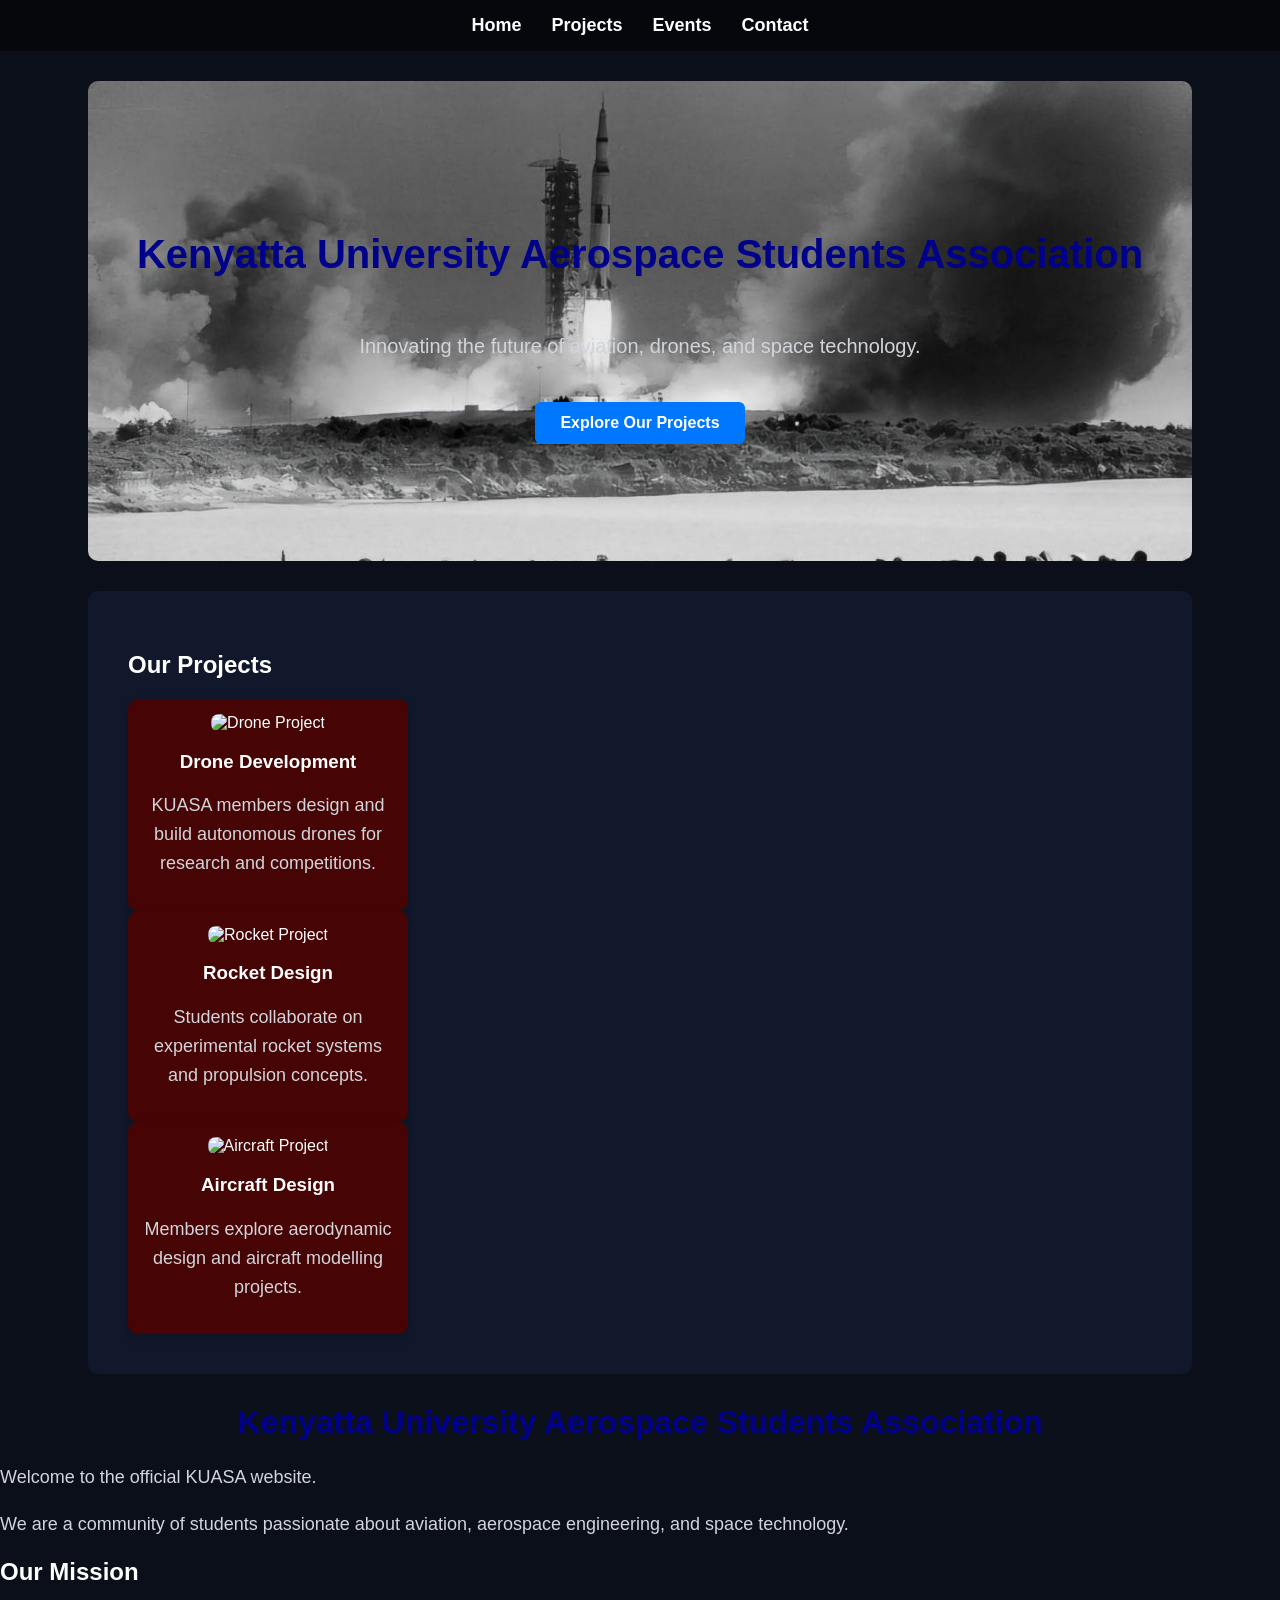
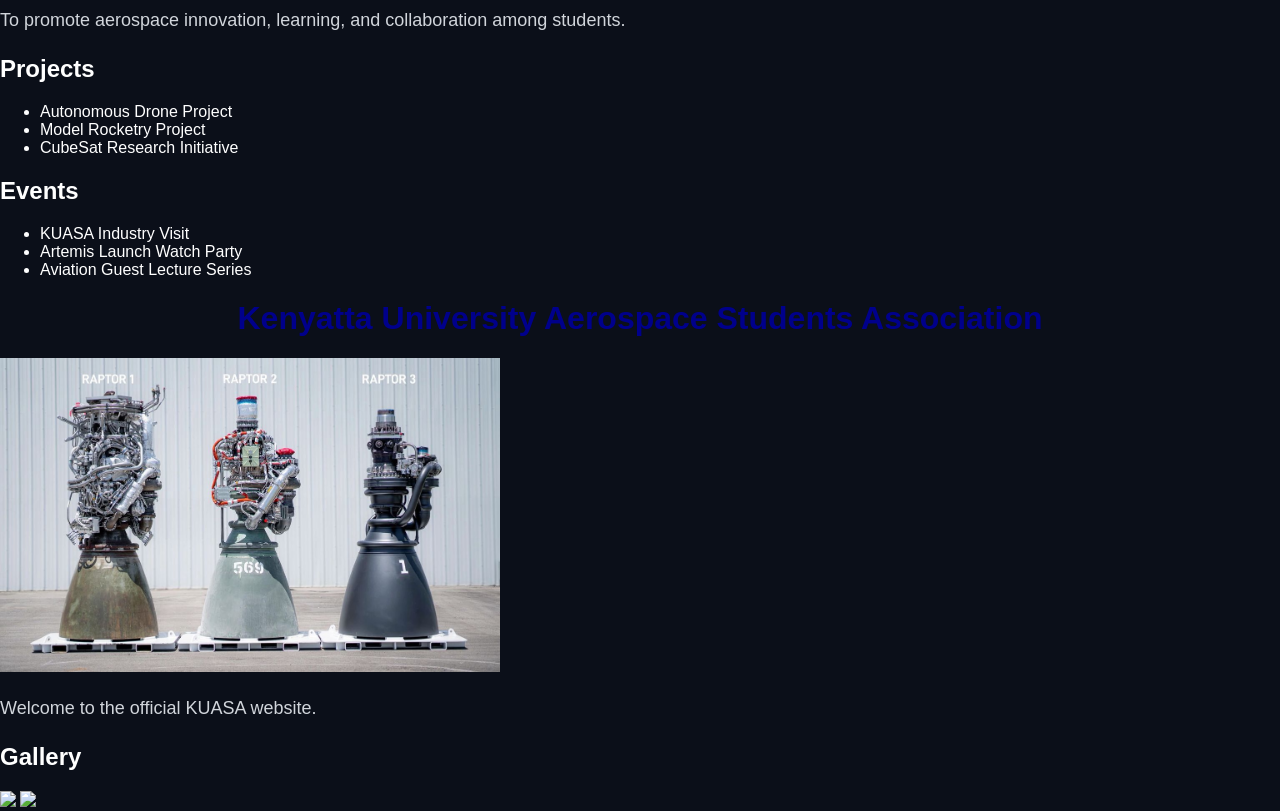
==== index.html @ ed91f889 "Update index.html" ====
<!DOCTYPE html>
<html>

<nav>
<a href="index.html">Home</a>
<a href="projects.html">Projects</a>
<a href="events.html">Events</a>
<a href="contact.html">Contact</a>
</nav>

<head>
<title>KUASA Official Website</title>
<link rel="stylesheet" href="style.css">
</head>

<body>

<section class="hero">

<h1>Kenyatta University Aerospace Students Association</h1>

<p>Innovating the future of aviation, drones, and space technology.</p>

<a href="projects.html" class="hero-button">Explore Our Projects</a>

</section>

<section>
    <h2>Our Projects</h2>

    <div class="projects-grid">

        <div class="project-card">
            <img src="images/drone.jpg" alt="Drone Project">
            <h3>Drone Development</h3>
            <p>KUASA members design and build autonomous drones for research and competitions.</p>
        </div>

        <div class="project-card">
            <img src="images/rocket.jpg" alt="Rocket Project">
            <h3>Rocket Design</h3>
            <p>Students collaborate on experimental rocket systems and propulsion concepts.</p>
        </div>

        <div class="project-card">
            <img src="images/aircraft.jpg" alt="Aircraft Project">
            <h3>Aircraft Design</h3>
            <p>Members explore aerodynamic design and aircraft modelling projects.</p>
        </div>

    </div>

</section>

<h1>Kenyatta University Aerospace Students Association</h1>
<p>Welcome to the official KUASA website.</p>
<p>We are a community of students passionate about aviation, aerospace engineering, and space technology.</p>

<h2>Our Mission</h2>
<p>To promote aerospace innovation, learning, and collaboration among students.</p>

<h2>Projects</h2>

<ul>
<li>Autonomous Drone Project</li>
<li>Model Rocketry Project</li>
<li>CubeSat Research Initiative</li>
</ul>

<h2>Events</h2>

<ul>
<li>KUASA Industry Visit</li>
<li>Artemis Launch Watch Party</li>
<li>Aviation Guest Lecture Series</li>
</ul>

<h1>Kenyatta University Aerospace Students Association</h1>
<img src="images/aerospace.jpg" width="500">
<p>Welcome to the official KUASA website.</p>

<h2>Gallery</h2>
<img src="images/drone.jpg" width="300">
<img src="images/event.jpg" width="300">

</body>

</html>
---- style.css ----
body{
    background-color: #0b0f19;
    color: white;
    font-family: Arial, Helvetica, sans-serif;
    margin: 0;
}

nav{
    background-color: #05070d;
    padding: 15px;
    display: flex;
    justify-content: center;
    gap: 30px;
}

nav a{
    color: white;
    text-decoration: none;
    font-weight: bold;
    font-size: 18px;
}

nav a:hover{
    color: #00bfff;
}
h1{
    color: darkblue;
    text-align: center;
}
p{
    font-size: 18px;
    line-height: 1.6;
}
nav a:hover{
    color: yellow;
}

header{
    text-align: center;
    padding: 40px;
    background-color: lightgray;
}

section{
    padding: 40px;
    margin: 30px auto;
    width: 80%;
    background-color: #11182b;
    border-radius: 10px;
    color: white;
}

p{
    color: #d1d5db;
}

.projects-container{
display: flex;
justify-content: center;
gap: 30px;
flex-wrap: wrap;
padding: 30px;
}

.project-card{
background-color: rgb(71, 4, 4);
padding: 15px;
border-radius: 10px;
width: 250px;
text-align: center;
box-shadow: 0 4px 8px rgba(0,0,0,0.2);
}

.project-card img{
width: 100%;
border-radius: 8px;
}

.events-container{
display: flex;
justify-content: center;
gap: 30px;
flex-wrap: wrap;
padding: 30px;
}

.event-card{
background-color: rgb(71, 4, 4);
padding: 20px;
border-radius: 10px;
width: 250px;
box-shadow: 0 4px 8px rgba(0,0,0,0.2);
}

.contact-container{
background-color: rgb(71, 4, 4);
padding: 30px;
margin: 30px;
border-radius: 10px;
width: 60%;
margin-left: auto;
margin-right: auto;
box-shadow: 0 4px 8px rgba(8, 8, 8, 0.2);
}

input, textarea{
width: 100%;
padding: 8px;
margin-top: 5px;
}

button{
background-color: navy;
color: white;
padding: 10px 15px;
border: none;
cursor: pointer;
}

button:hover{
background-color: darkblue;
}

.hero{
    height: 400px;
    background-image: url("images/space.jpg");
    background-size: cover;
    background-position: center;
    color: white;
    display: flex;
    flex-direction: column;
    justify-content: center;
    align-items: center;
    text-align: center;
}

.hero h1{
    font-size: 40px;
}

.hero p{
    font-size: 20px;
}

.hero-button{
    margin-top: 20px;
    padding: 12px 25px;
    background-color: #0077ff;
    color: white;
    text-decoration: none;
    border-radius: 6px;
    font-weight: bold;
}

.hero-button:hover{
    background-color: #00bfff;
}
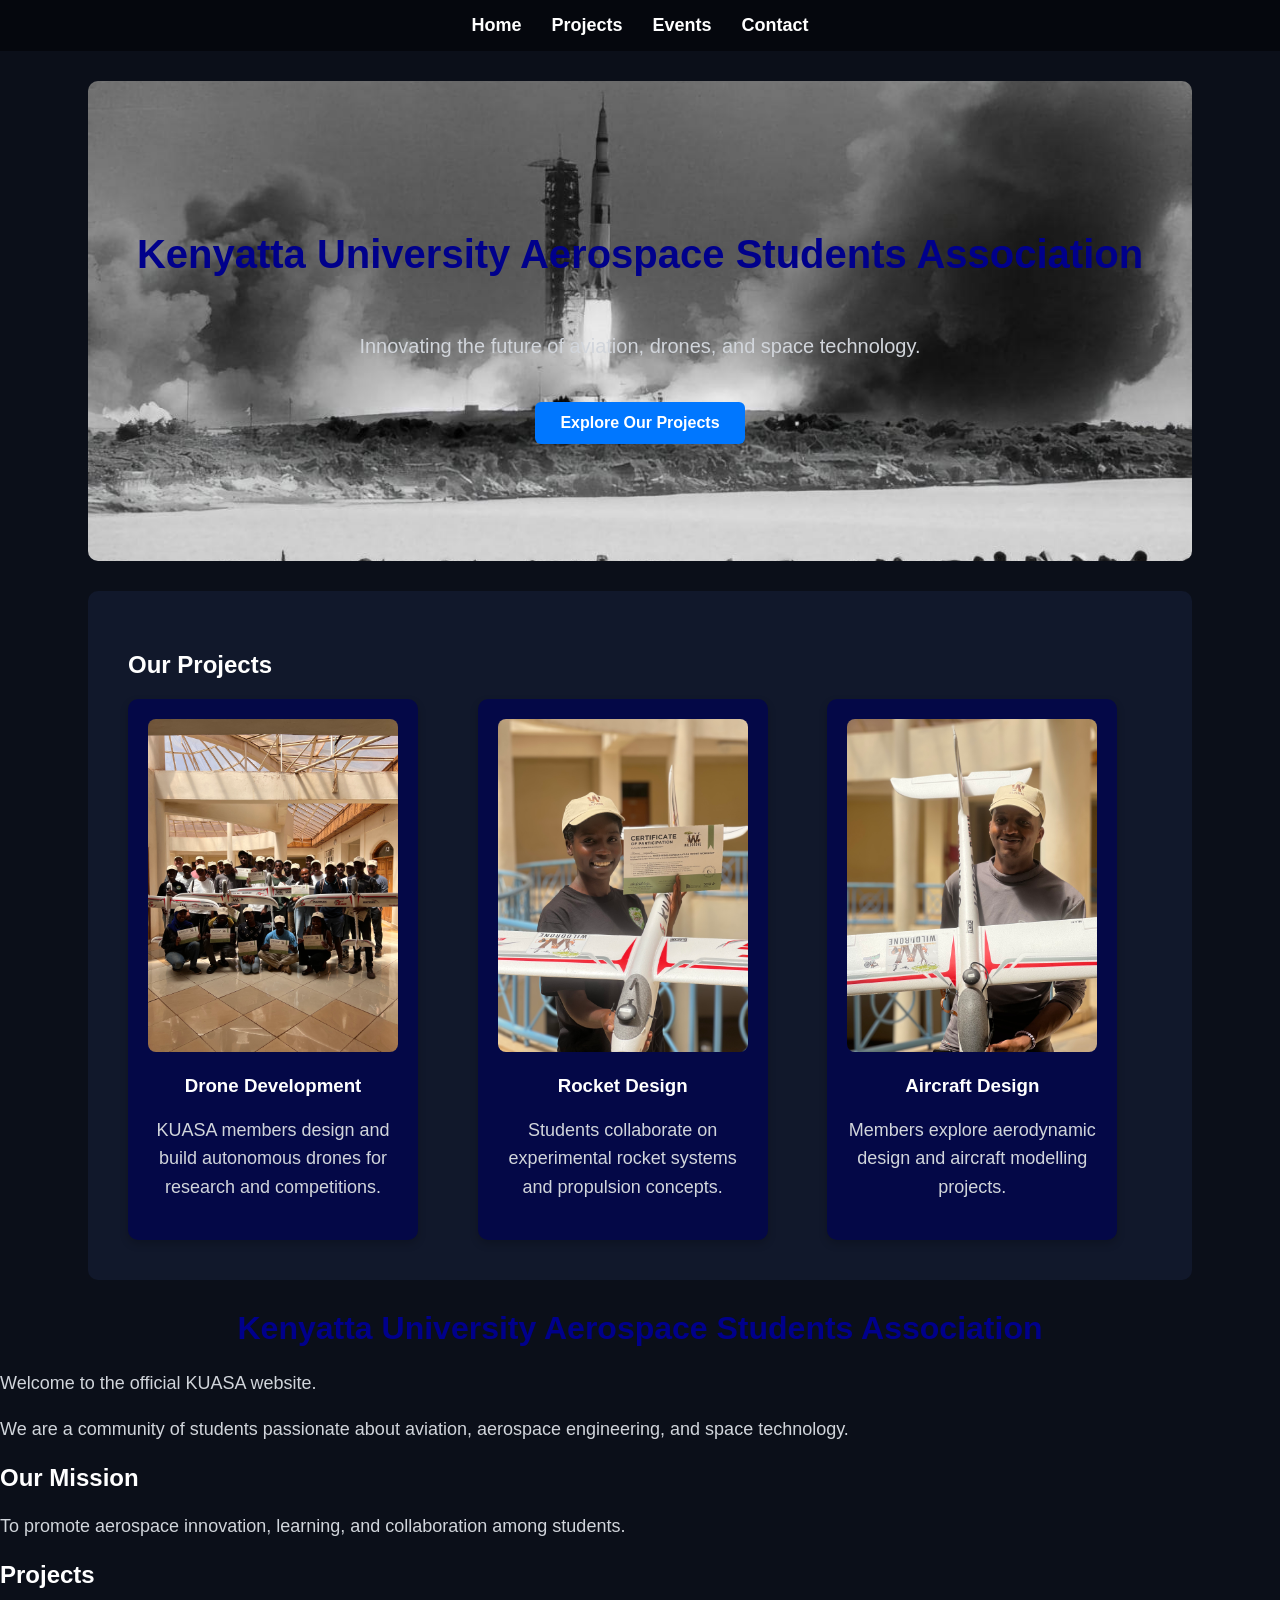
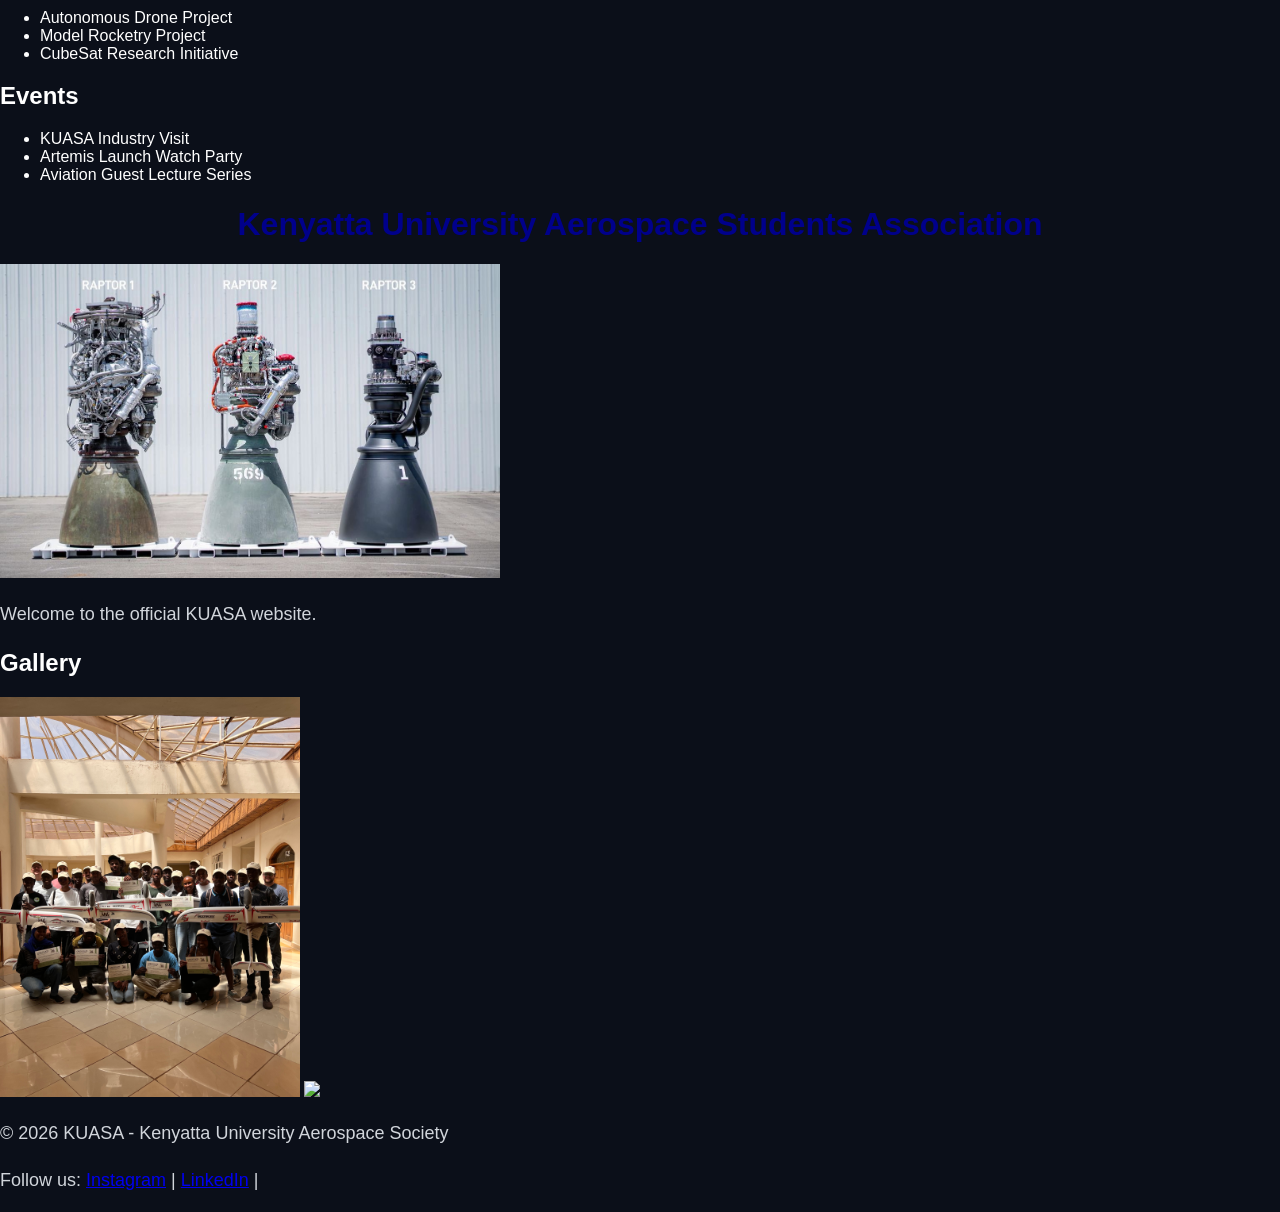
==== commit 303a188c: "Update index.html" ====
--- a/index.html
+++ b/index.html
@@ -86,3 +86,15 @@
 </body>
 
 </html>
+
+<footer>
+    <p>© 2026 KUASA - Kenyatta University Aerospace Society</p>
+
+    <p>
+        Follow us:
+        <a href="#">Instagram</a> |
+        <a href="#">LinkedIn</a> |
+
+    </p>
+
+</footer>
--- a/style.css
+++ b/style.css
@@ -94,9 +94,9 @@
 
 .contact-container{
 background-color: rgb(71, 4, 4);
+margin: 30px;
 padding: 30px;
-margin: 30px;
-border-radius: 10px;
+border-radius: 10%;
 width: 60%;
 margin-left: auto;
 margin-right: auto;
@@ -155,3 +155,46 @@
 .hero-button:hover{
     background-color: #00bfff;
 }
+
+.projects-grid{
+    display: grid;
+    grid-template-columns: repeat(auto-fit, minmax(250px,1fr));
+    gap: 25px;
+    margin-top: 20px;
+}
+
+.project-card{
+    background-color: rgb(4, 8, 71);
+    border-radius: 10px;
+    padding: 20px;
+    text-align: center;
+}
+
+.project-card img{
+    width: 100%;
+    border-radius: 8px;
+}
+
+.project-card:hover{
+    transform: translateY(-5px);
+    transition: 0.3s;
+}
+
+.gallery{
+    display: grid;
+    grid-template-columns: repeat(auto-fit, minmax(250px,1fr));
+    gap: 20px;
+    margin-top: 20px;
+}
+
+.gallery img{
+    width: 100%;
+    border-radius: 10px;
+    cursor: pointer;
+    transition: transform 0.3s;
+}
+
+.gallery img:hover{
+    transform: scale(1.05);
+}
+
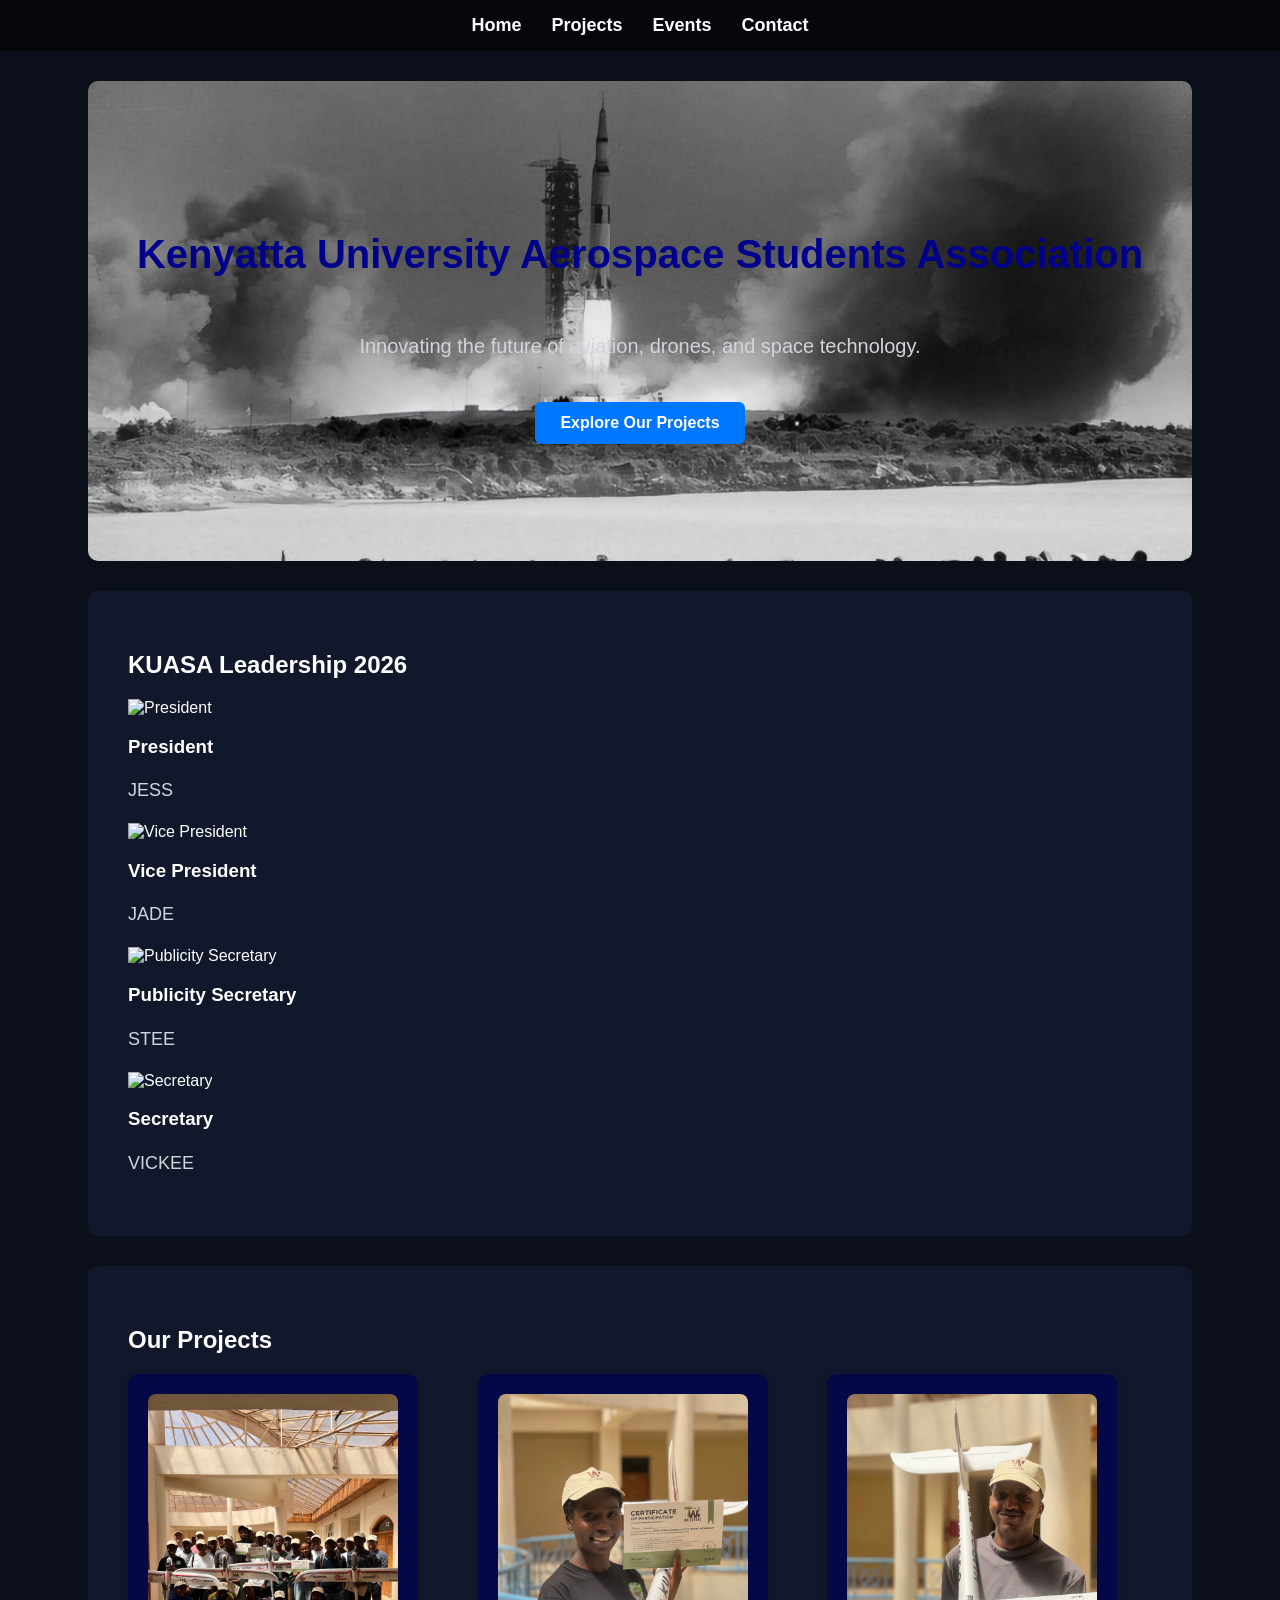
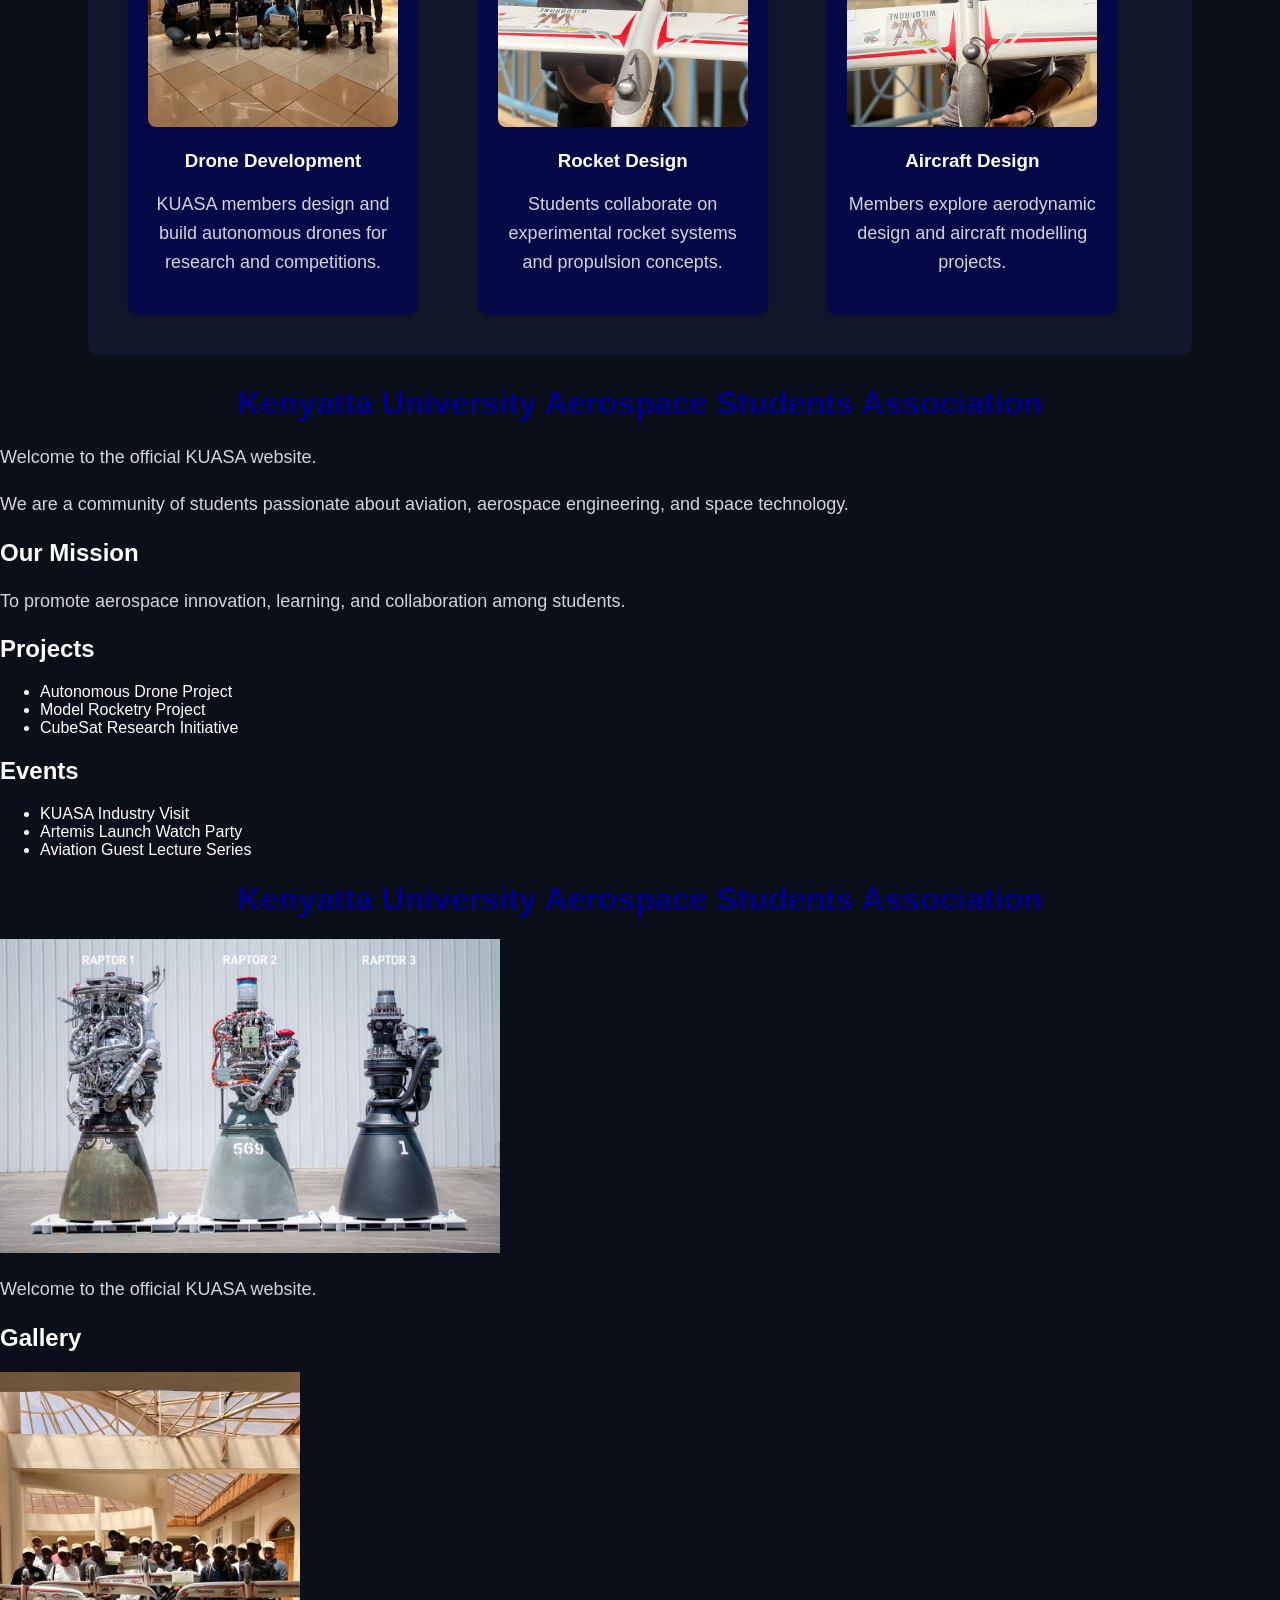
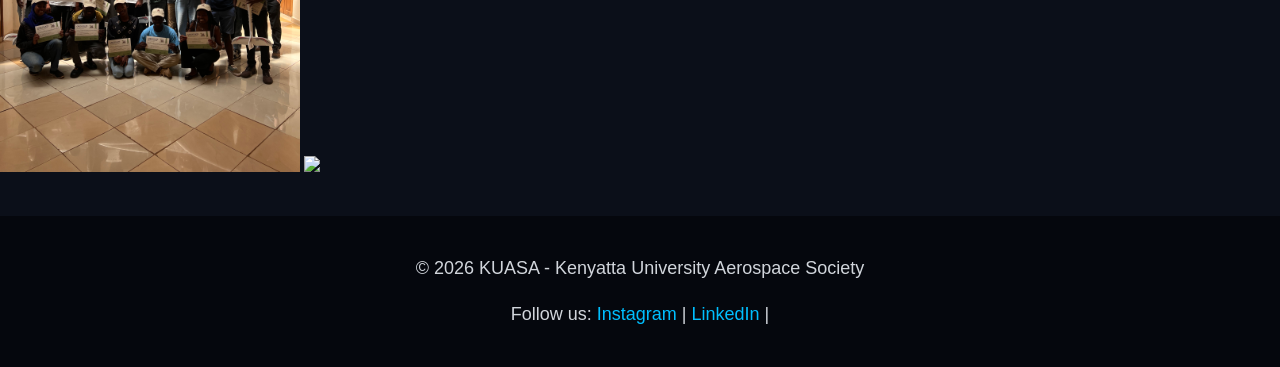
==== commit 976fa576: "Update index.html" ====
--- a/index.html
+++ b/index.html
@@ -23,6 +23,38 @@
 
 <a href="projects.html" class="hero-button">Explore Our Projects</a>
 
+</section>
+
+<section>
+    <h2>KUASA Leadership 2026</h2>
+
+    <div class="team-grid">
+
+        <div class="team-card">
+            <img src="images/president.jpg" alt="President">
+            <h3>President</h3>
+            <p>JESS</p>
+        </div>
+
+        <div class="team-card">
+            <img src="images/vicepresident.jpg" alt="Vice President">
+            <h3>Vice President</h3>
+            <p>JADE</p>
+        </div>
+
+        <div class="team-card">
+            <img src="images/publicity.jpg" alt="Publicity Secretary">
+            <h3>Publicity Secretary</h3>
+            <p>STEE</p>
+        </div>
+
+        <div class="team-card">
+            <img src="images/secretary.jpg" alt="Secretary">
+            <h3>Secretary</h3>
+            <p>VICKEE</p>
+        </div>
+
+    </div>
 </section>
 
 <section>
--- a/style.css
+++ b/style.css
@@ -198,3 +198,19 @@
     transform: scale(1.05);
 }
 
+footer{
+    background-color: #05070d;
+    text-align: center;
+    padding: 20px;
+    margin-top: 40px;
+}
+
+footer a{
+    color: #00bfff;
+    text-decoration: none;
+}
+
+footer a:hover{
+    text-decoration: underline;
+}
+
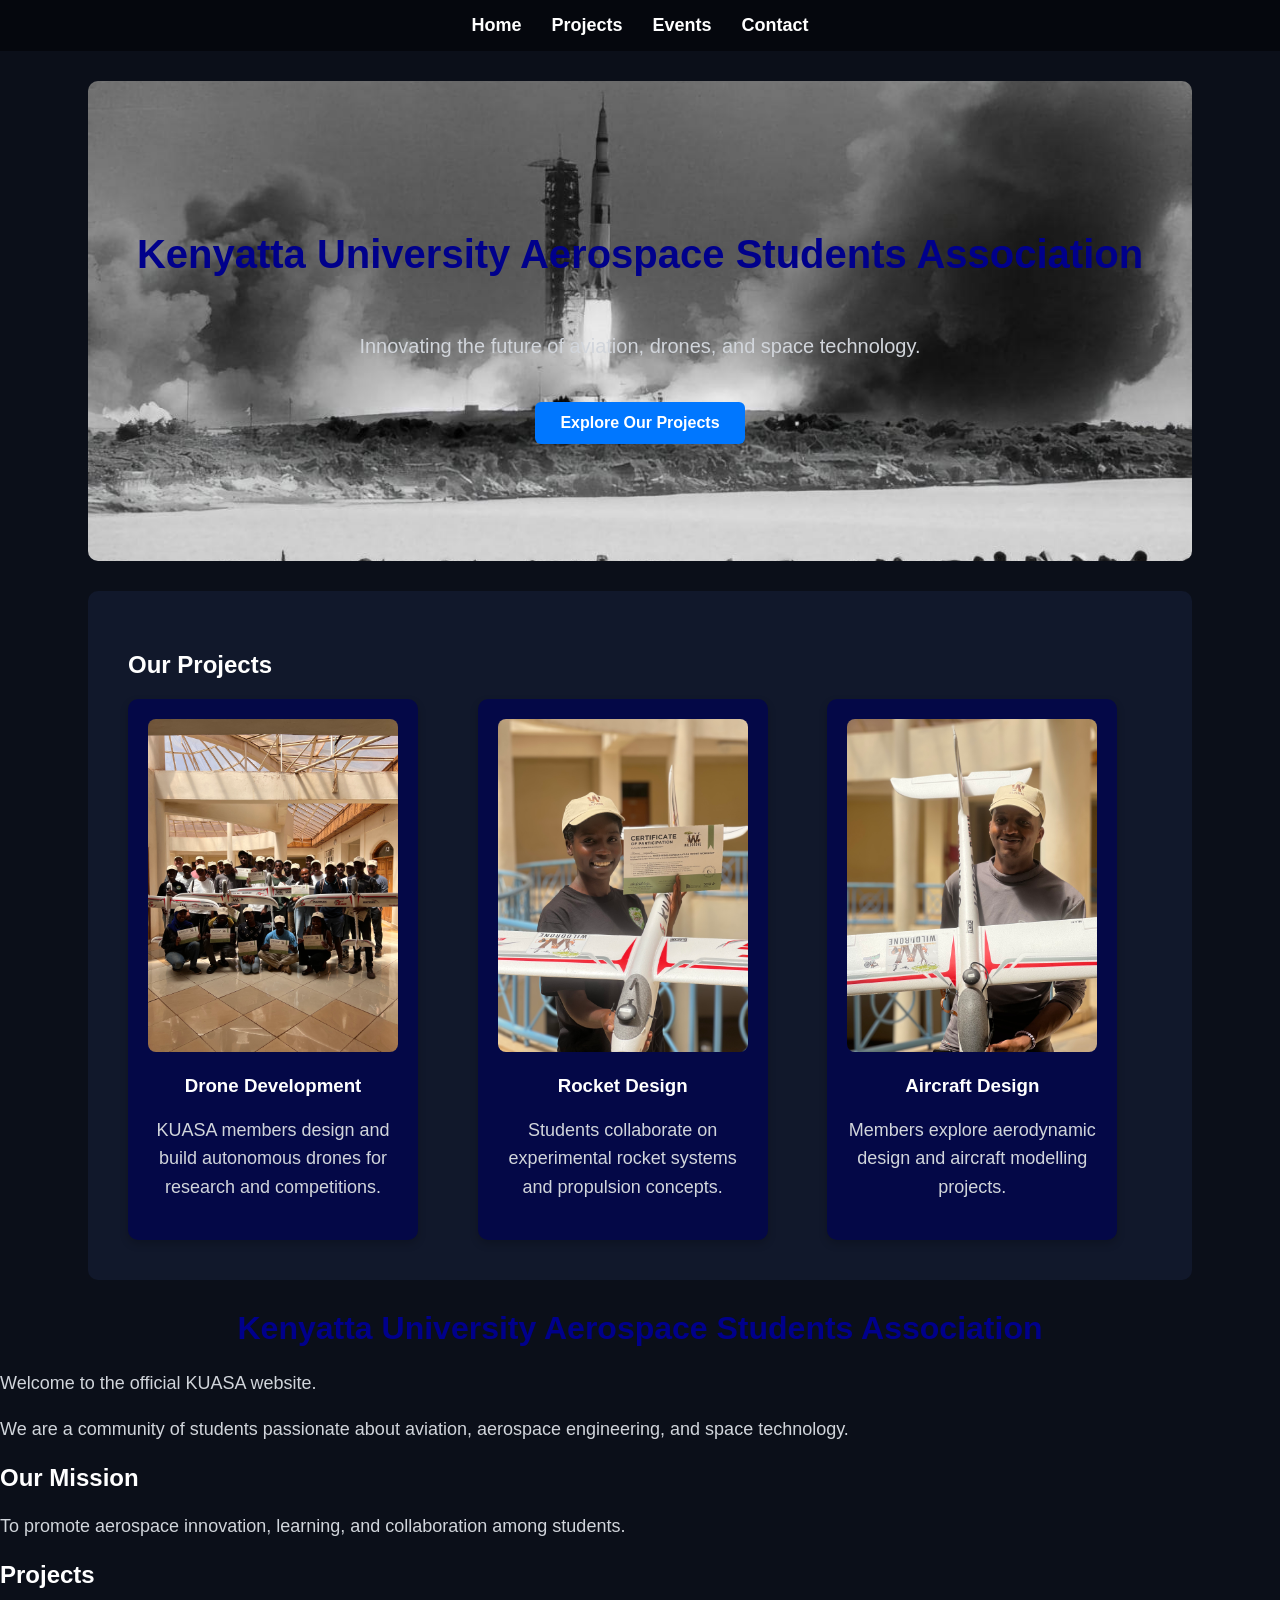
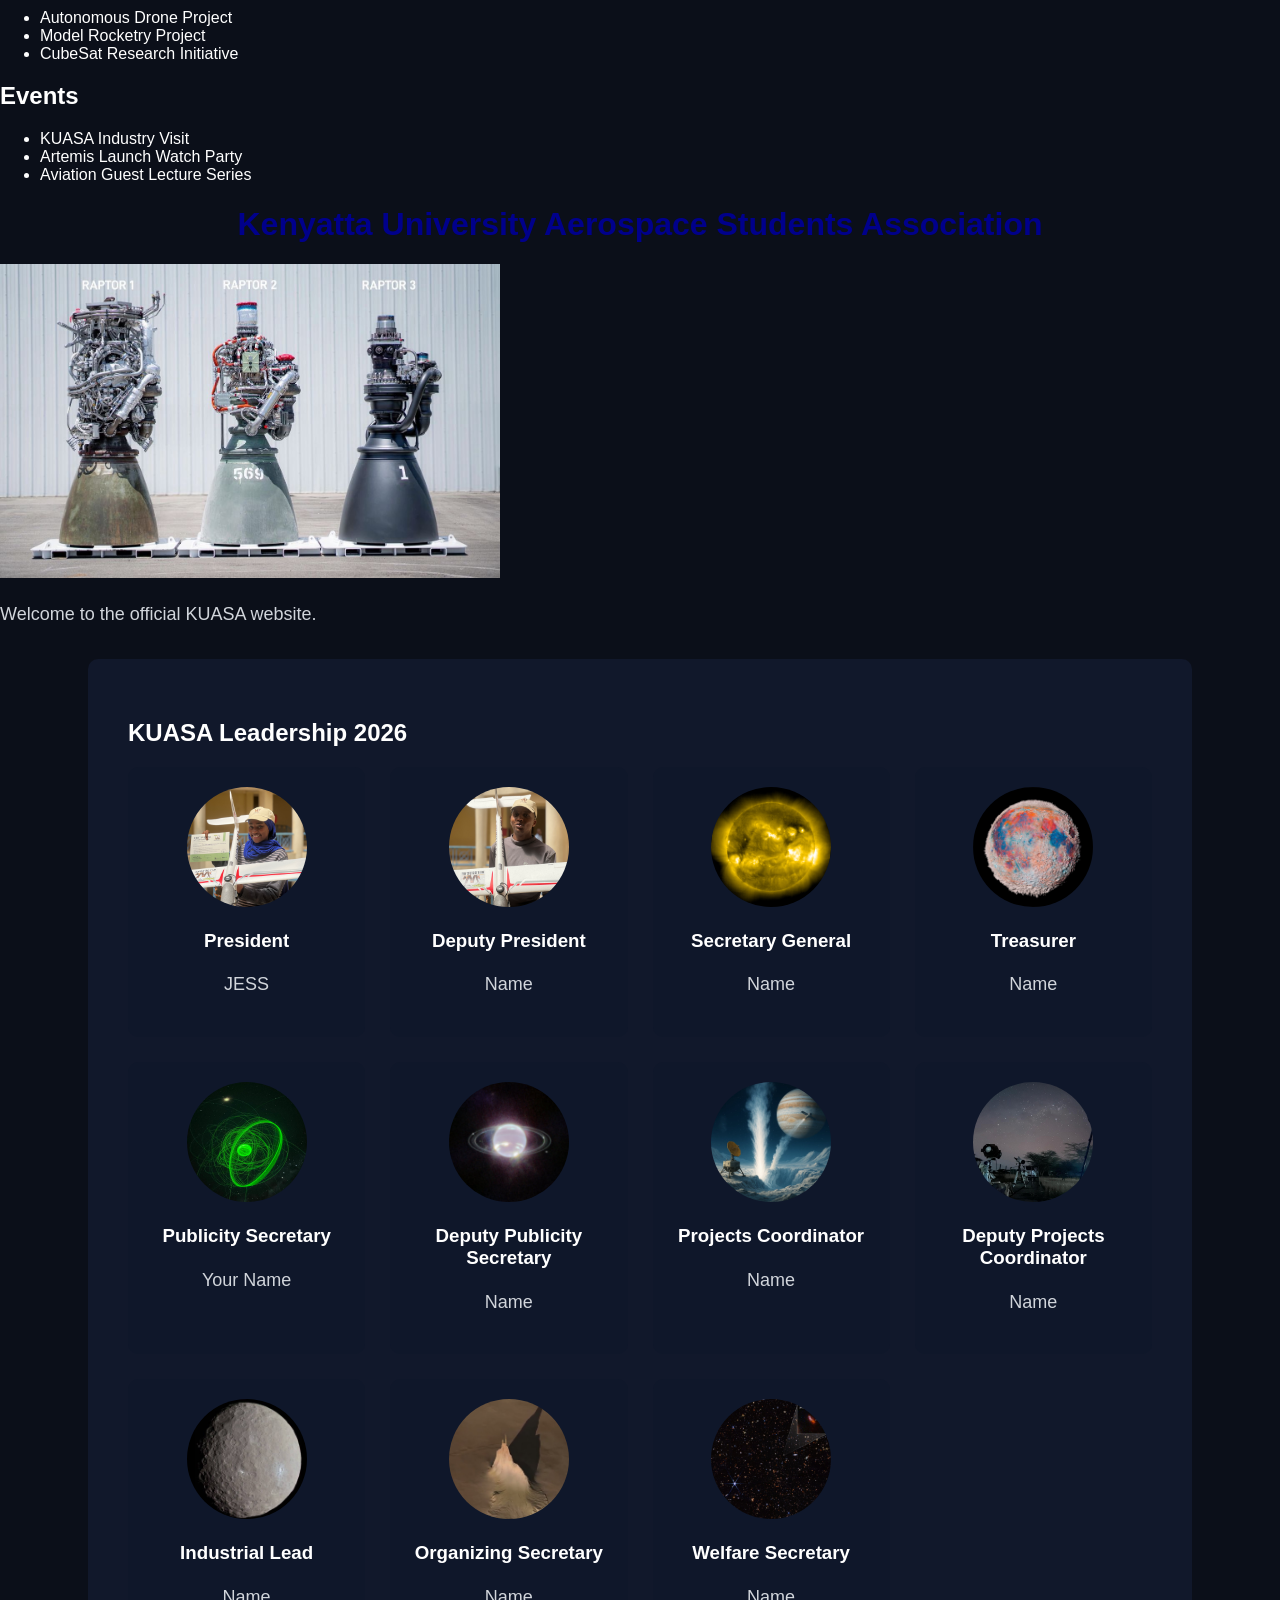
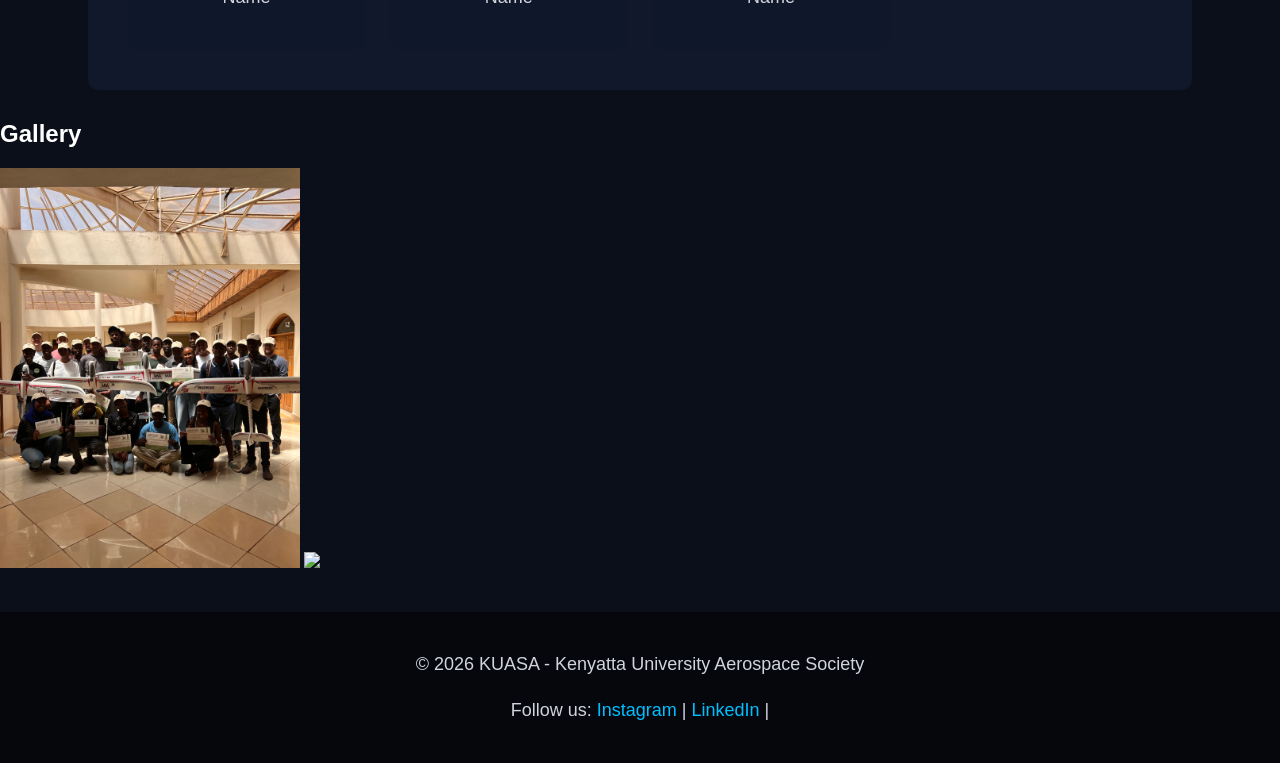
==== commit b5d3a986: "Update index.html" ====
--- a/index.html
+++ b/index.html
@@ -25,37 +25,7 @@
 
 </section>
 
-<section>
-    <h2>KUASA Leadership 2026</h2>
 
-    <div class="team-grid">
-
-        <div class="team-card">
-            <img src="images/president.jpg" alt="President">
-            <h3>President</h3>
-            <p>JESS</p>
-        </div>
-
-        <div class="team-card">
-            <img src="images/vicepresident.jpg" alt="Vice President">
-            <h3>Vice President</h3>
-            <p>JADE</p>
-        </div>
-
-        <div class="team-card">
-            <img src="images/publicity.jpg" alt="Publicity Secretary">
-            <h3>Publicity Secretary</h3>
-            <p>STEE</p>
-        </div>
-
-        <div class="team-card">
-            <img src="images/secretary.jpg" alt="Secretary">
-            <h3>Secretary</h3>
-            <p>VICKEE</p>
-        </div>
-
-    </div>
-</section>
 
 <section>
     <h2>Our Projects</h2>
@@ -110,7 +80,79 @@
 <h1>Kenyatta University Aerospace Students Association</h1>
 <img src="images/aerospace.jpg" width="500">
 <p>Welcome to the official KUASA website.</p>
+<section>
+<h2>KUASA Leadership 2026</h2>
 
+<div class="team-grid">
+
+<div class="team-card">
+<img src="images/president.jpg">
+<h3>President</h3>
+<p>JESS</p>
+</div>
+
+<div class="team-card">
+<img src="images/deputy-president.jpg">
+<h3>Deputy President</h3>
+<p>Name</p>
+</div>
+
+<div class="team-card">
+<img src="images/secretary-general.jpg">
+<h3>Secretary General</h3>
+<p>Name</p>
+</div>
+
+<div class="team-card">
+<img src="images/treasurer.jpg">
+<h3>Treasurer</h3>
+<p>Name</p>
+</div>
+
+<div class="team-card">
+<img src="images/publicity-secretary.jpg">
+<h3>Publicity Secretary</h3>
+<p>Your Name</p>
+</div>
+
+<div class="team-card">
+<img src="images/deputy-publicity.jpg">
+<h3>Deputy Publicity Secretary</h3>
+<p>Name</p>
+</div>
+
+<div class="team-card">
+<img src="images/projects-coordinator.jpg">
+<h3>Projects Coordinator</h3>
+<p>Name</p>
+</div>
+
+<div class="team-card">
+<img src="images/deputy-projects.jpg">
+<h3>Deputy Projects Coordinator</h3>
+<p>Name</p>
+</div>
+
+<div class="team-card">
+<img src="images/industrial-lead.jpg">
+<h3>Industrial Lead</h3>
+<p>Name</p>
+</div>
+
+<div class="team-card">
+<img src="images/organizing-secretary.jpg">
+<h3>Organizing Secretary</h3>
+<p>Name</p>
+</div>
+
+<div class="team-card">
+<img src="images/welfare-secretary.jpg">
+<h3>Welfare Secretary</h3>
+<p>Name</p>
+</div>
+
+</div>
+</section>
 <h2>Gallery</h2>
 <img src="images/drone.jpg" width="300">
 <img src="images/event.jpg" width="300">
--- a/style.css
+++ b/style.css
@@ -214,3 +214,28 @@
     text-decoration: underline;
 }
 
+.team-grid{
+    display: grid;
+    grid-template-columns: repeat(auto-fit, minmax(200px,1fr));
+    gap: 25px;
+    margin-top: 20px;
+}
+
+.team-card{
+    background-color: #0f172a;
+    padding: 20px;
+    border-radius: 10px;
+    text-align: center;
+}
+
+.team-card img{
+    width: 120px;
+    height: 120px;
+    border-radius: 50%;
+    object-fit: cover;
+}
+
+.team-card:hover{
+    transform: translateY(-5px);
+    transition: 0.3s;
+}
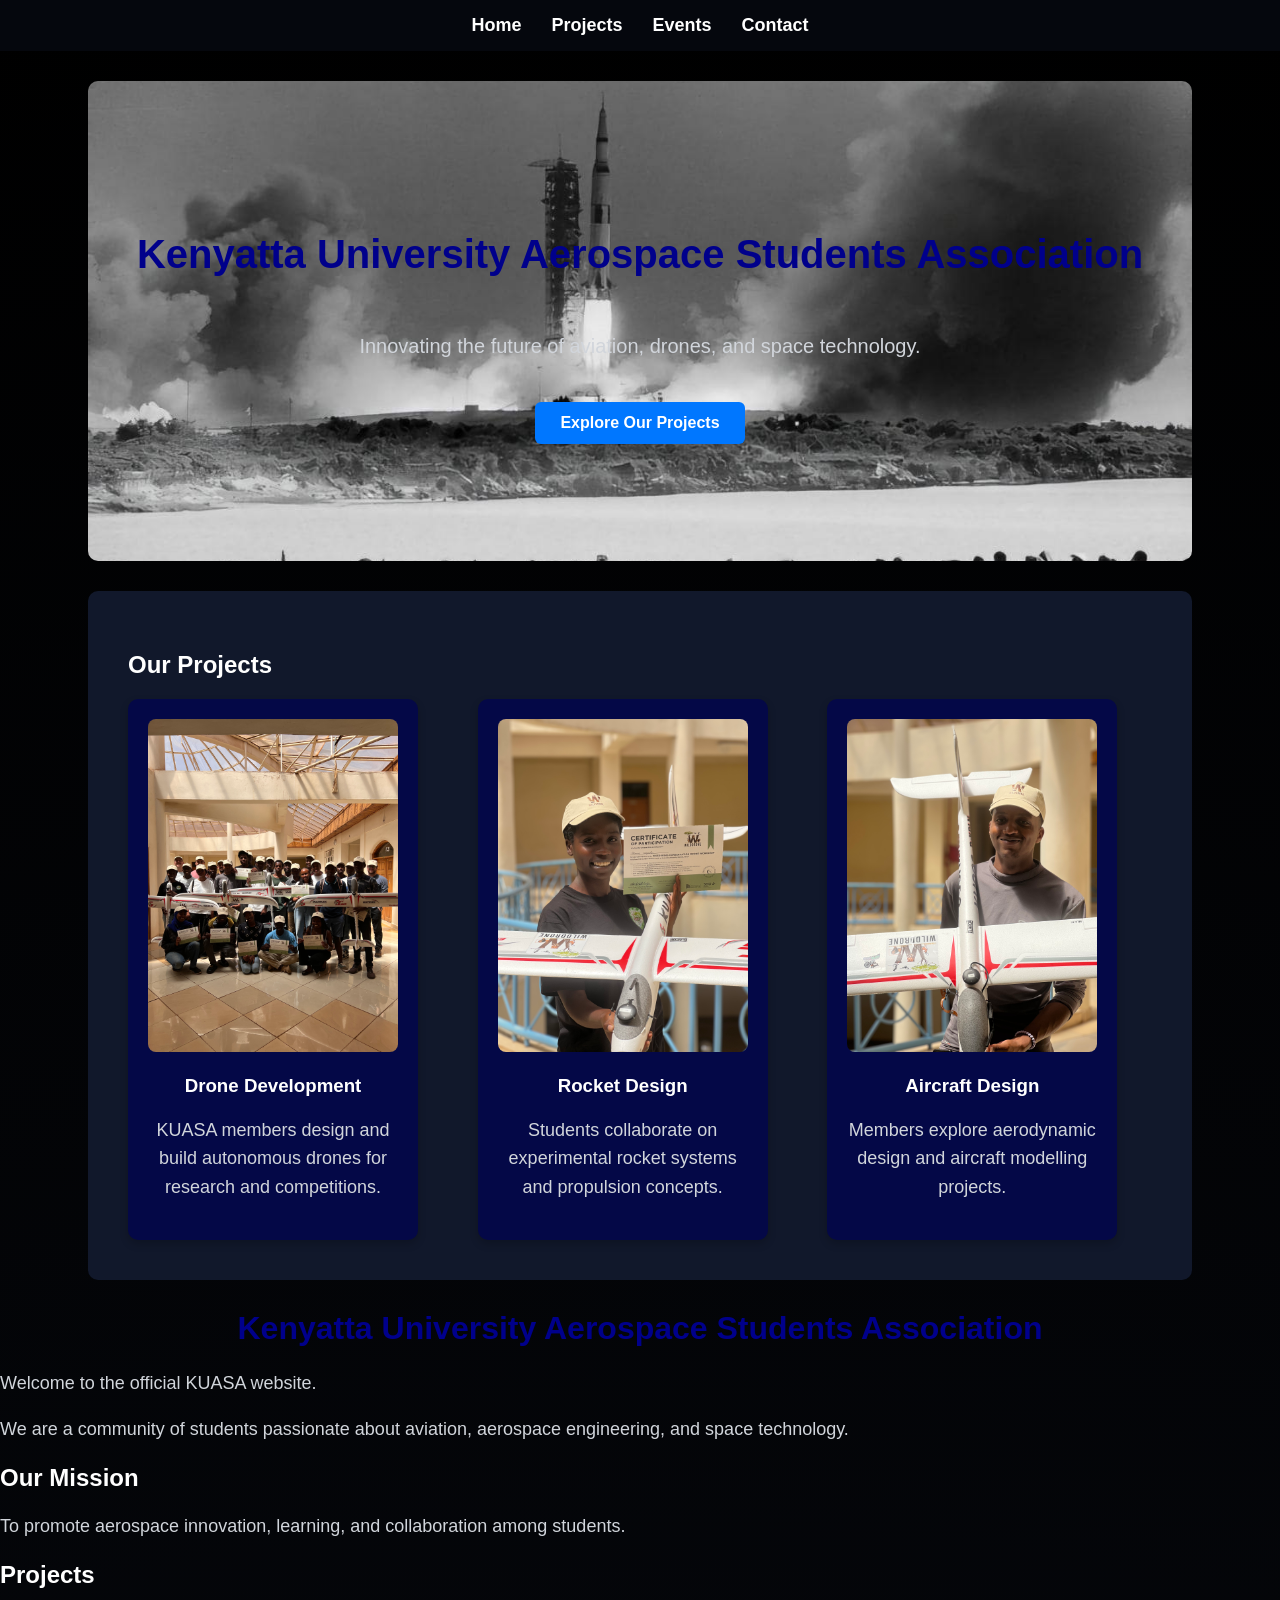
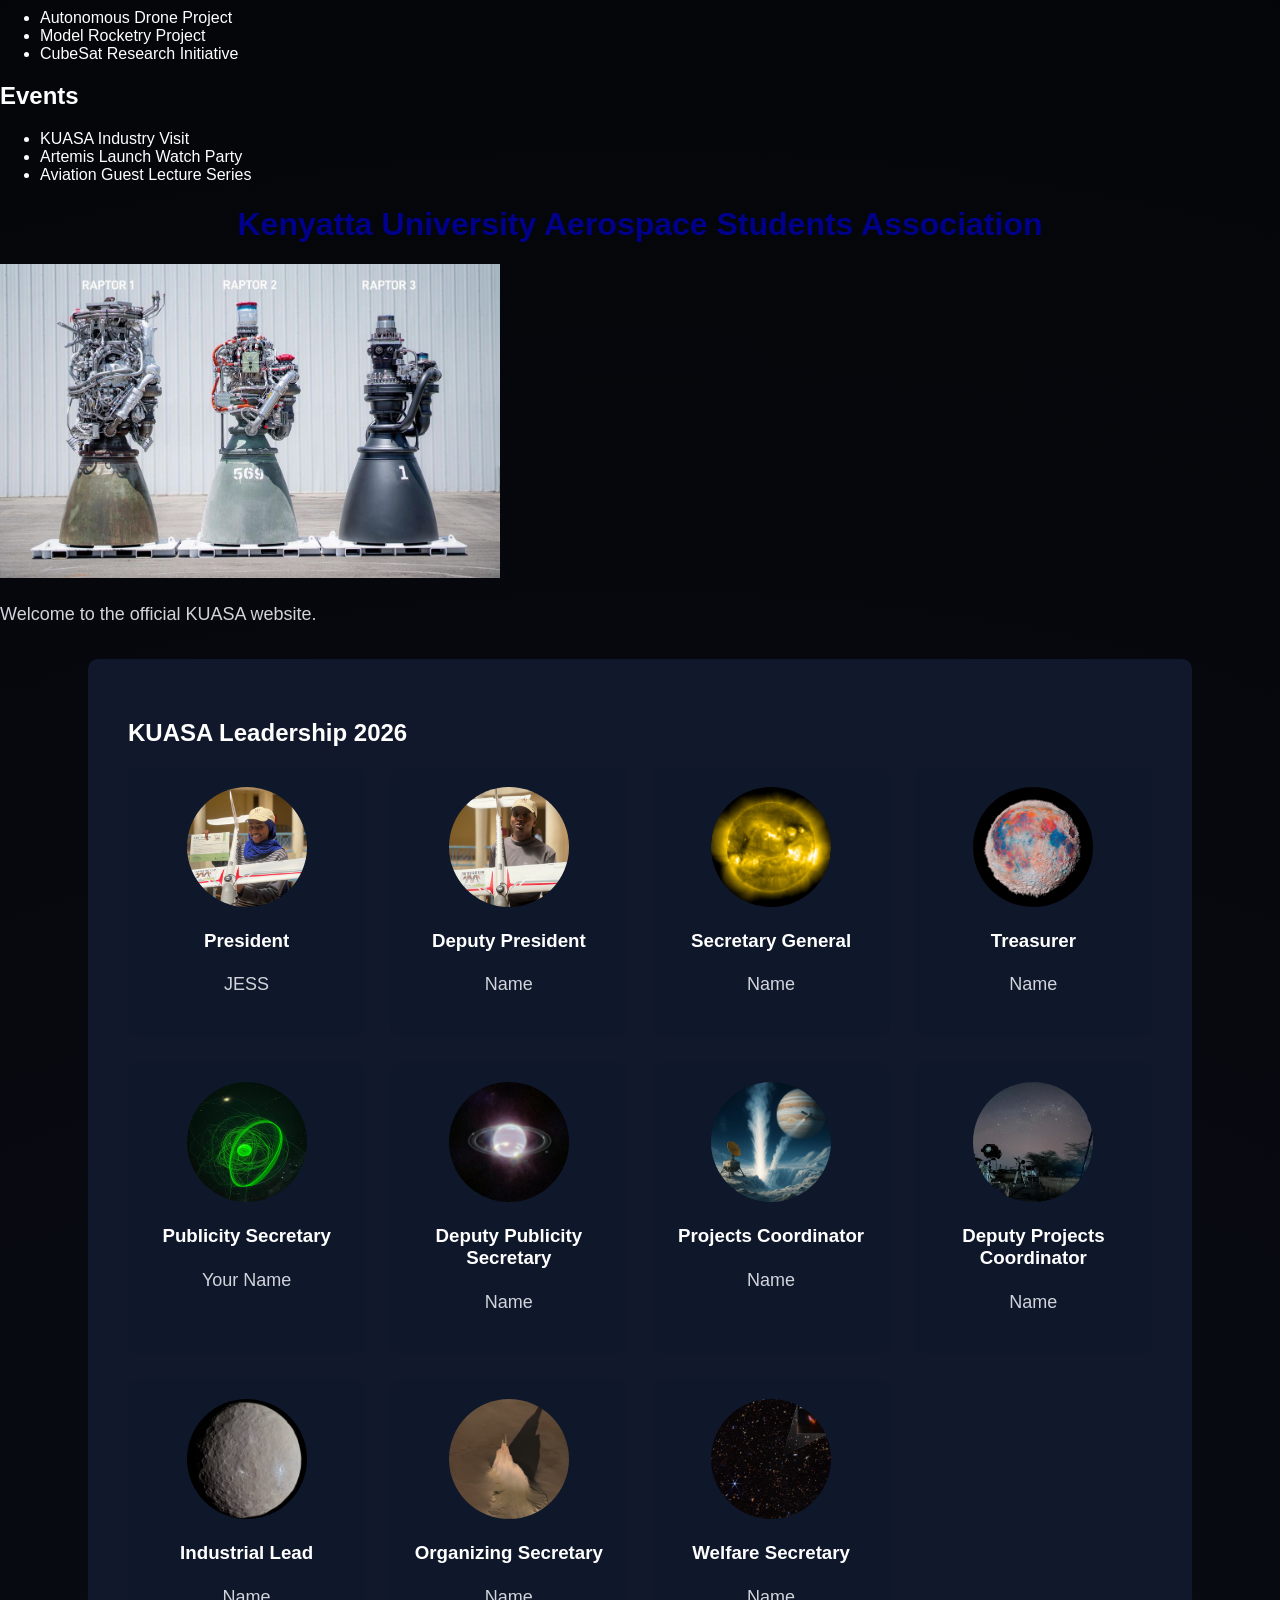
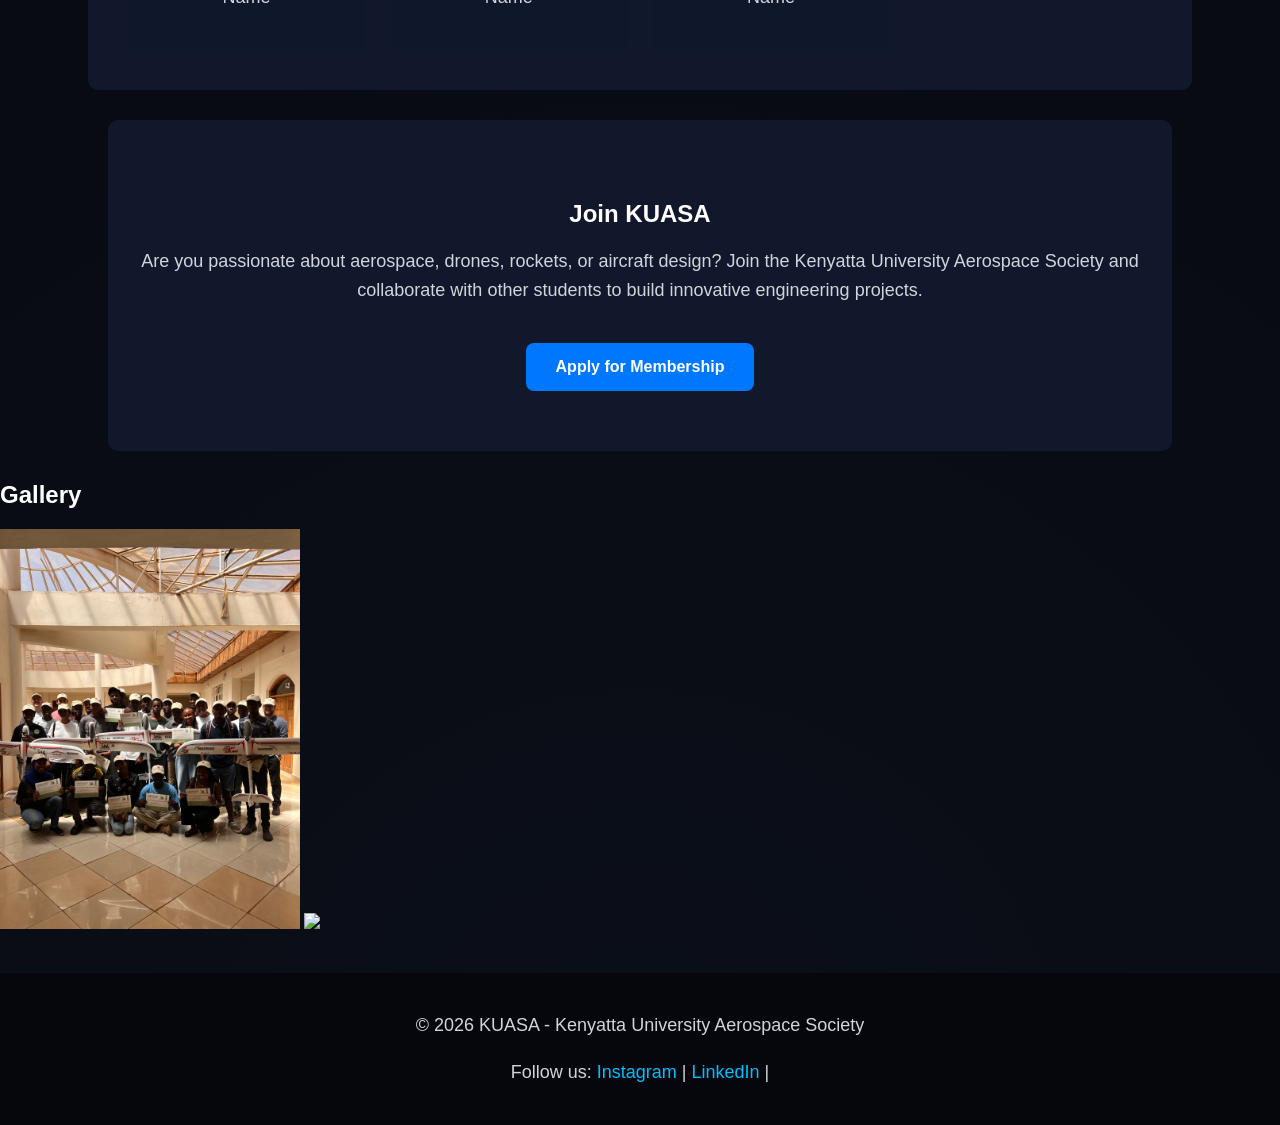
==== commit 8c27a54f: "Update index.html" ====
--- a/index.html
+++ b/index.html
@@ -153,6 +153,19 @@
 
 </div>
 </section>
+
+<section class="join-section">
+    <h2>Join KUASA</h2>
+    
+    <p>
+        Are you passionate about aerospace, drones, rockets, or aircraft design? 
+        Join the Kenyatta University Aerospace Society and collaborate with other 
+        students to build innovative engineering projects.
+    </p>
+
+    <a href="https://docs.google.com/forms/d/e/1FAIpQLSctmVZHEjsveACR9lxuEX-2CuNaC7aKrcDN98me4eOIxEKvFg/viewform?usp=publish-editor" class="join-button">Apply for Membership</a>
+</section>
+
 <h2>Gallery</h2>
 <img src="images/drone.jpg" width="300">
 <img src="images/event.jpg" width="300">
--- a/style.css
+++ b/style.css
@@ -1,3 +1,9 @@
+body{
+    background: radial-gradient(circle at bottom, #0b0f19 0%, #000000 100%);
+    color:white;
+    font-family:Arial, Helvetica, sans-serif;
+    margin:0;
+}
 body{
     background-color: #0b0f19;
     color: white;
@@ -239,3 +245,35 @@
     transform: translateY(-5px);
     transition: 0.3s;
 }
+
+.join-section{
+    text-align:center;
+    padding:60px 20px;
+}
+
+.join-button{
+    display:inline-block;
+    margin-top:20px;
+    padding:15px 30px;
+    background:#0077ff;
+    color:white;
+    text-decoration:none;
+    border-radius:8px;
+    font-weight:bold;
+}
+
+.join-button:hover{
+    background:#00bfff;
+}
+
+body::before{
+    content:"";
+    position:fixed;
+    top:0;
+    left:0;
+    width:100%;
+    height:100%;
+    background-image: url("https://www.transparenttextures.com/patterns/stardust.png");
+    opacity:0.4;
+    z-index:-1;
+}
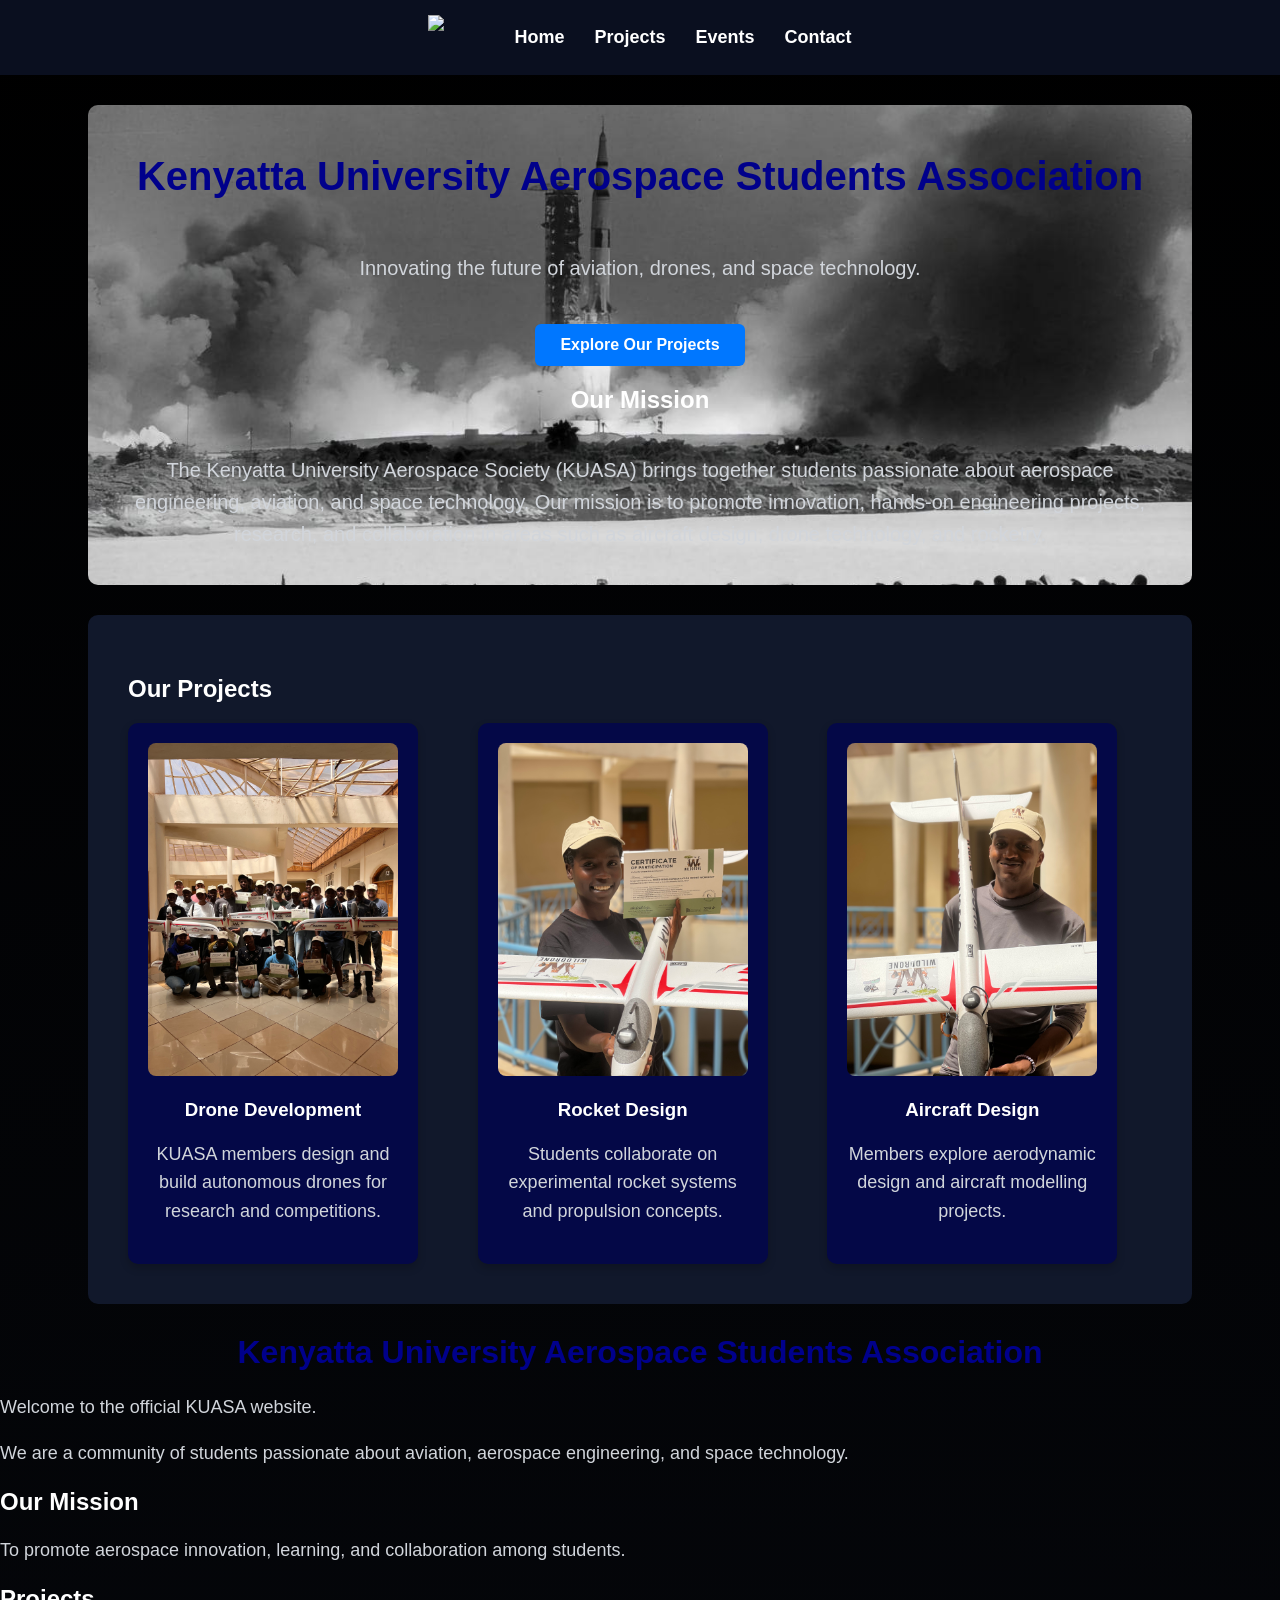
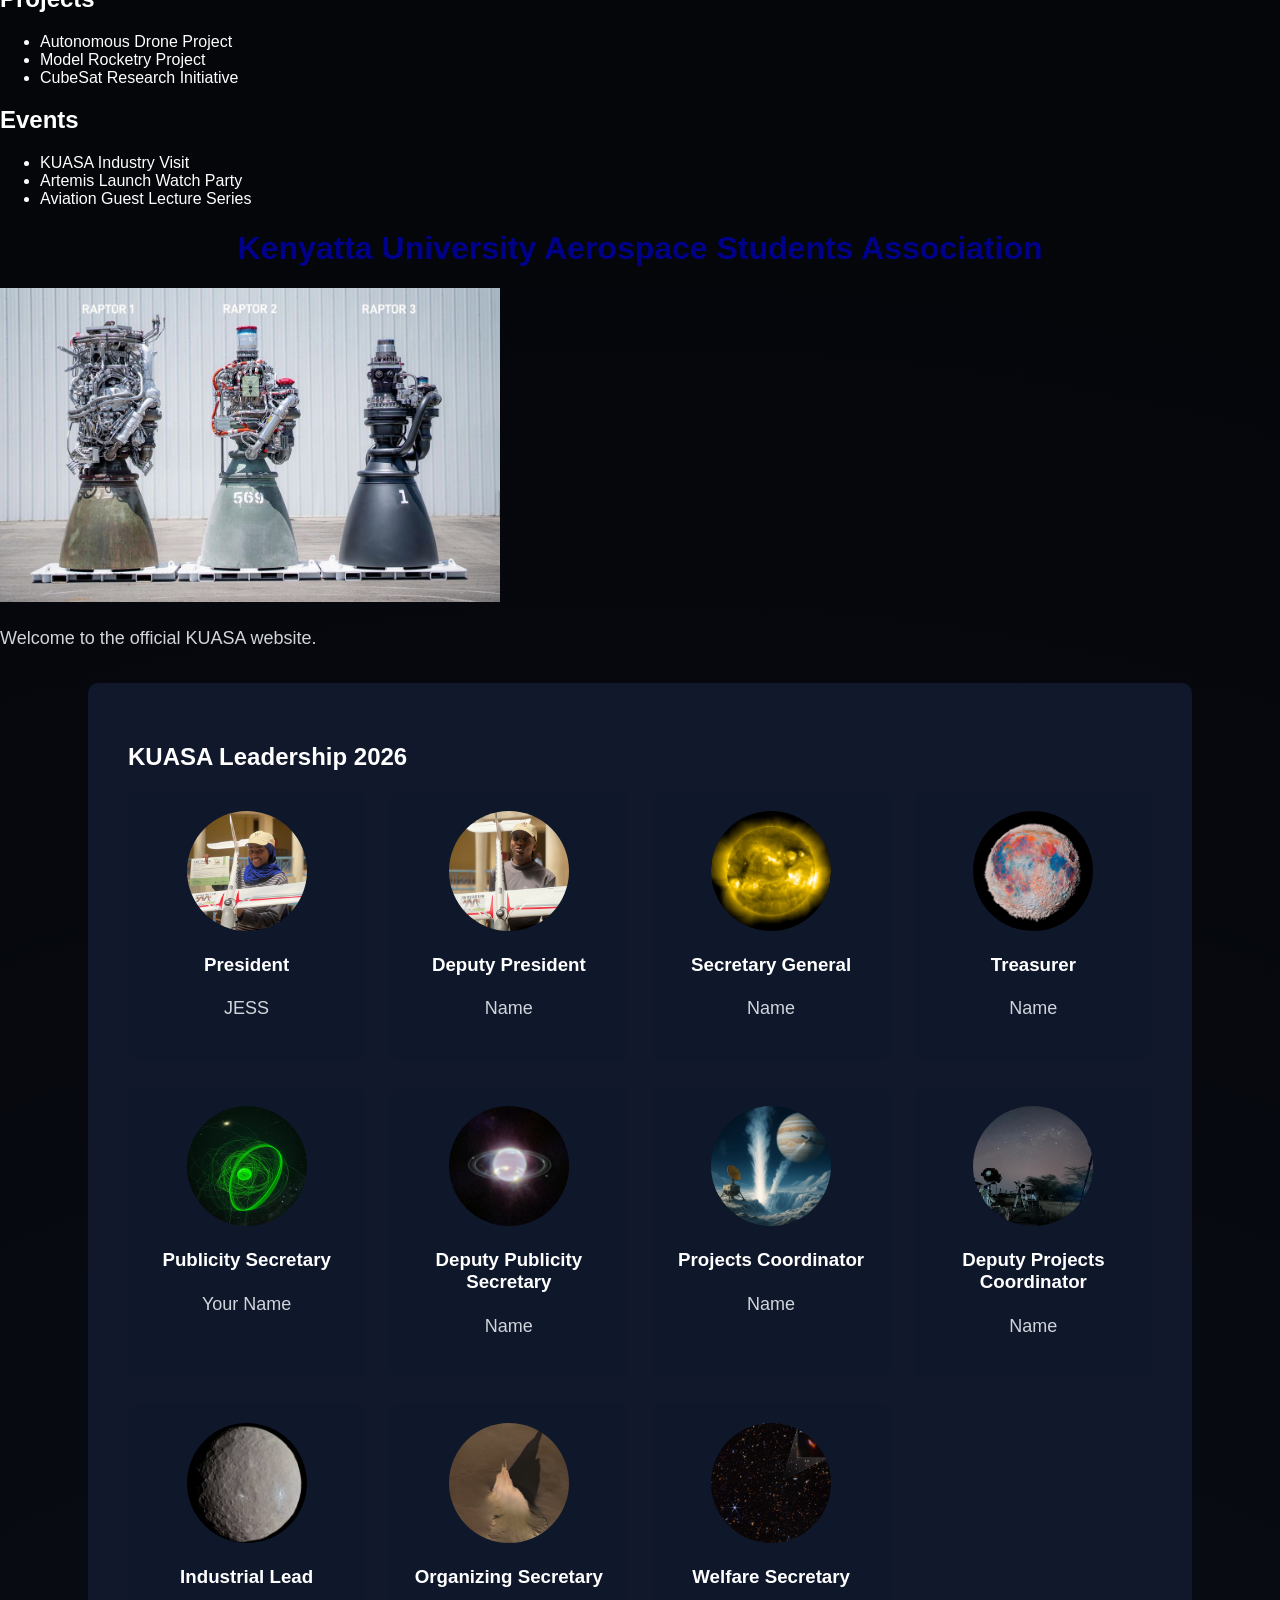
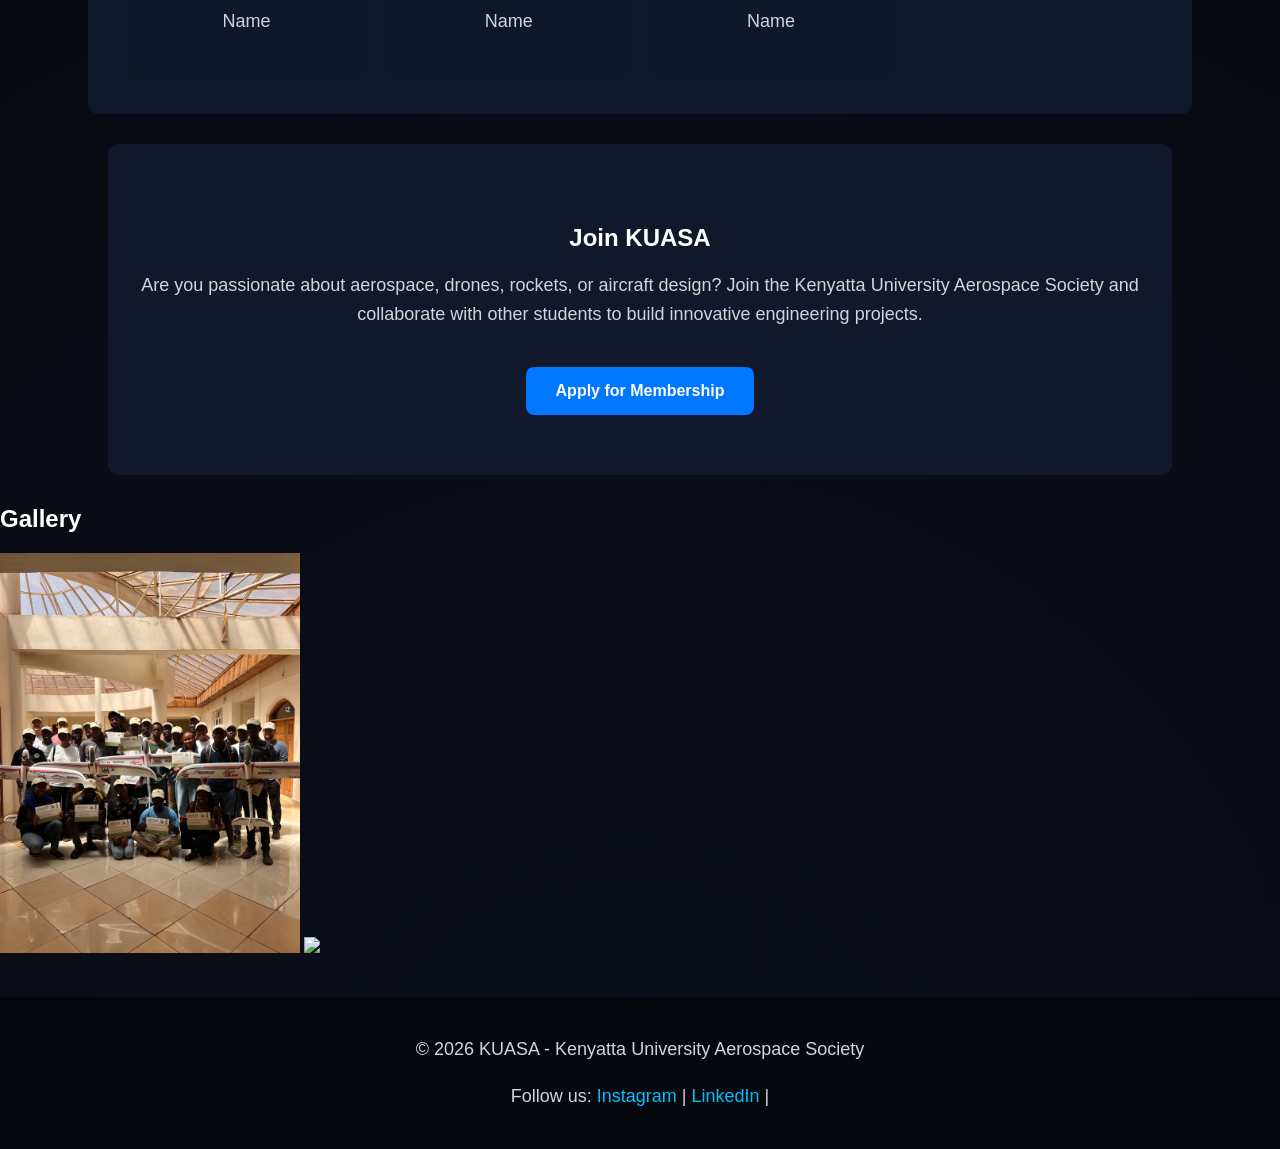
==== commit 8f7cc774: "Update index.html" ====
--- a/index.html
+++ b/index.html
@@ -2,10 +2,14 @@
 <html>
 
 <nav>
+
+<img src="images/kuasa-logo.png" class="logo">
+
 <a href="index.html">Home</a>
 <a href="projects.html">Projects</a>
 <a href="events.html">Events</a>
 <a href="contact.html">Contact</a>
+
 </nav>
 
 <head>
@@ -22,7 +26,16 @@
 <p>Innovating the future of aviation, drones, and space technology.</p>
 
 <a href="projects.html" class="hero-button">Explore Our Projects</a>
-
+<img src="images/rocket.png" class="rocket">
+
+<h2>Our Mission</h2>
+<p>
+The Kenyatta University Aerospace Society (KUASA) brings together students 
+passionate about aerospace engineering, aviation, and space technology. 
+Our mission is to promote innovation, hands-on engineering projects, 
+research, and collaboration in areas such as aircraft design, drone 
+technology, and rocketry.
+</p>
 </section>
 
 
--- a/style.css
+++ b/style.css
@@ -138,6 +138,8 @@
     justify-content: center;
     align-items: center;
     text-align: center;
+    position:relative;
+    overflow:hidden;
 }
 
 .hero h1{
@@ -277,3 +279,42 @@
     opacity:0.4;
     z-index:-1;
 }
+.rocket{
+    position:absolute;
+    bottom:-100px;
+    right:10%;
+    width:80px;
+    animation: launch 6s infinite;
+}
+
+@keyframes launch{
+    0%{
+        transform:translateY(0);
+        opacity:1;
+    }
+
+    80%{
+        opacity:1;
+    }
+
+    100%{
+        transform:translateY(-600px);
+        opacity:0;
+    }
+}
+.logo{
+    height:45px;
+    margin-right:40px;
+}
+
+nav{
+    background-color:#0a0f1f;
+    display:flex;
+    align-items:center;
+    justify-content:center;
+    gap:30px;
+    padding:15px;
+    position:sticky;
+    top:0;
+    z-index:1000;
+}
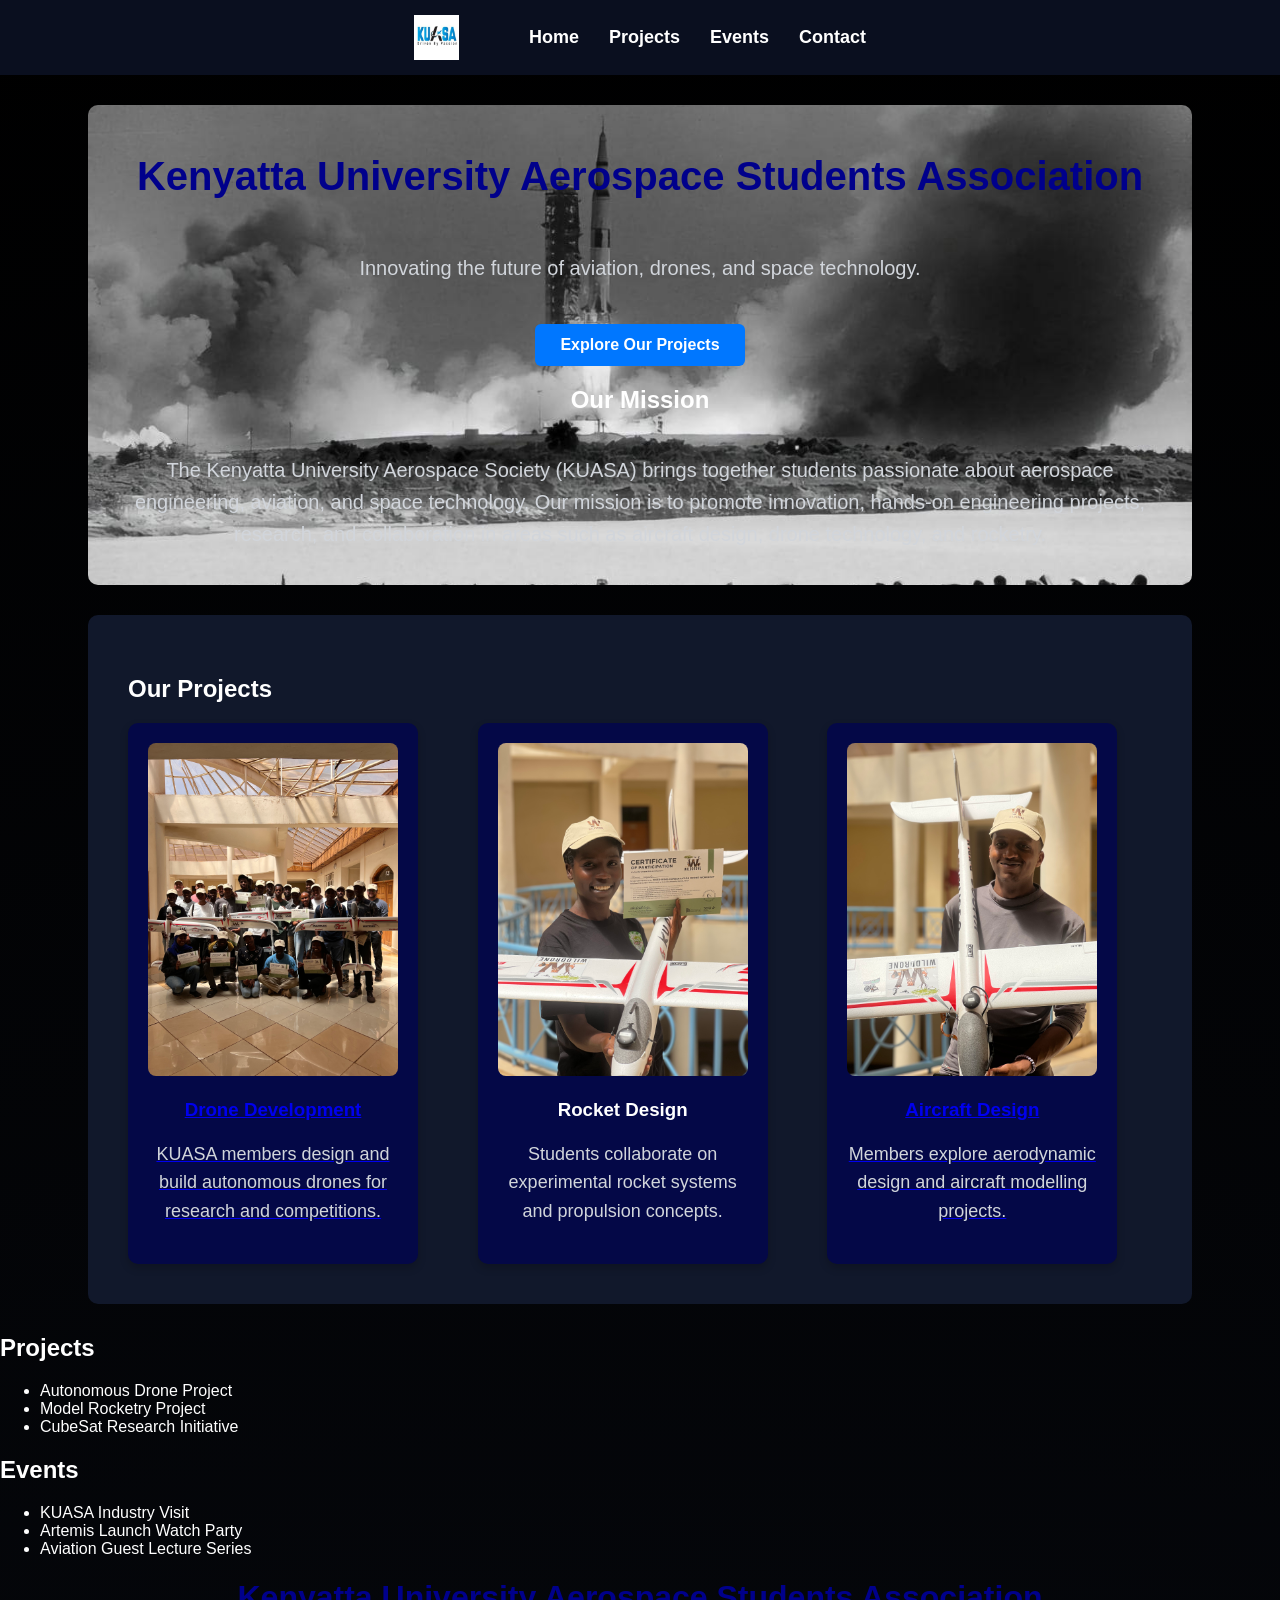
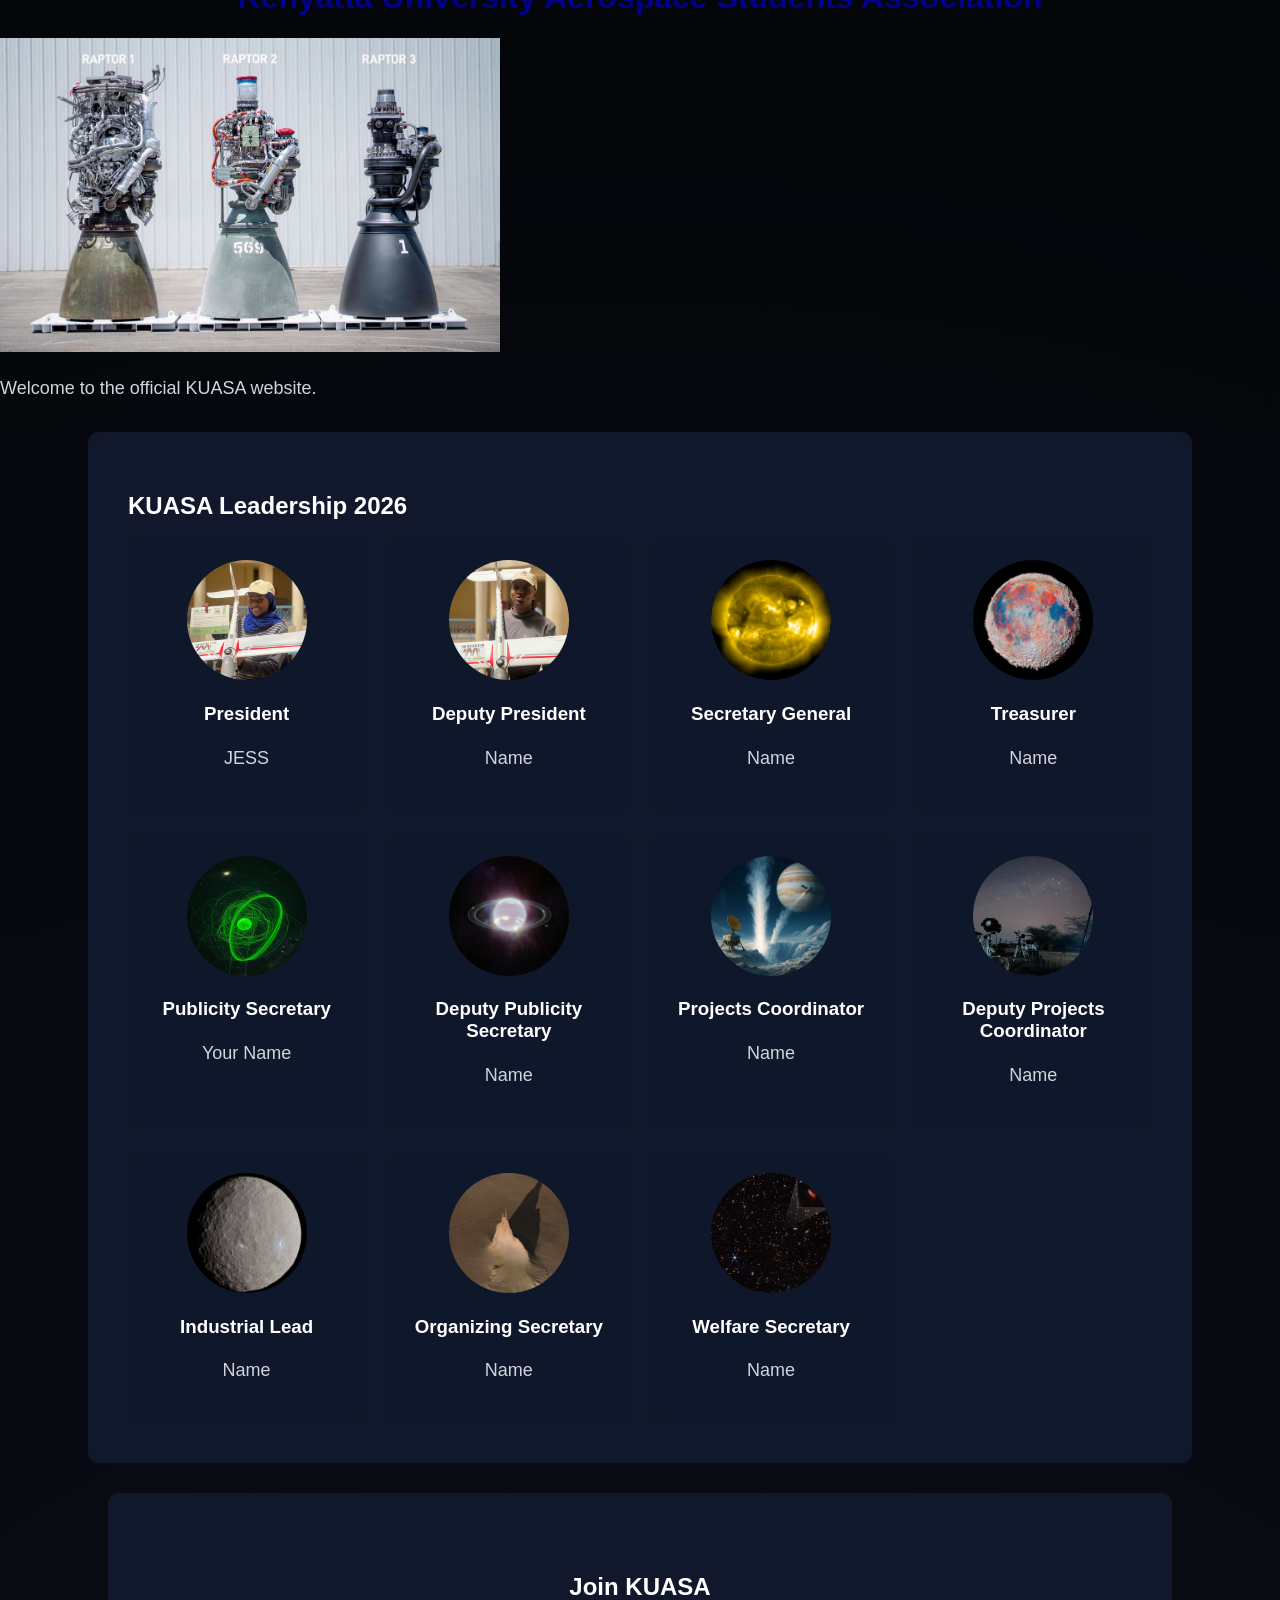
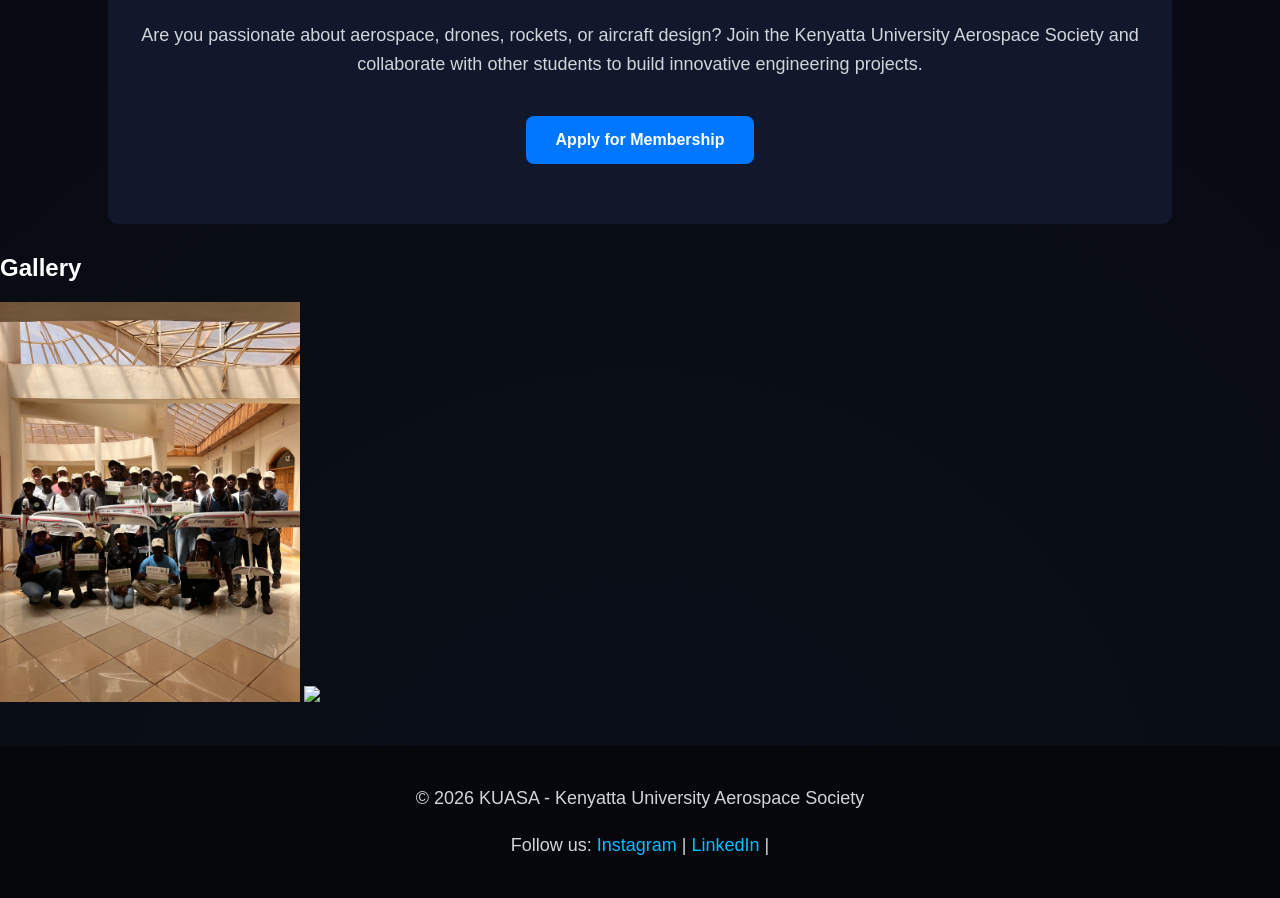
==== commit c45f507e: "Update index.html" ====
--- a/index.html
+++ b/index.html
@@ -42,37 +42,31 @@
 
 <section>
     <h2>Our Projects</h2>
-
+<a href="drone-project.html">
     <div class="projects-grid">
-
         <div class="project-card">
             <img src="images/drone.jpg" alt="Drone Project">
             <h3>Drone Development</h3>
             <p>KUASA members design and build autonomous drones for research and competitions.</p>
         </div>
+      </a>
 
         <div class="project-card">
             <img src="images/rocket.jpg" alt="Rocket Project">
             <h3>Rocket Design</h3>
             <p>Students collaborate on experimental rocket systems and propulsion concepts.</p>
         </div>
-
+<a href="aircraft-project.html">
         <div class="project-card">
             <img src="images/aircraft.jpg" alt="Aircraft Project">
             <h3>Aircraft Design</h3>
             <p>Members explore aerodynamic design and aircraft modelling projects.</p>
         </div>
-
-    </div>
+      </a>
+   
 
 </section>
 
-<h1>Kenyatta University Aerospace Students Association</h1>
-<p>Welcome to the official KUASA website.</p>
-<p>We are a community of students passionate about aviation, aerospace engineering, and space technology.</p>
-
-<h2>Our Mission</h2>
-<p>To promote aerospace innovation, learning, and collaboration among students.</p>
 
 <h2>Projects</h2>
 
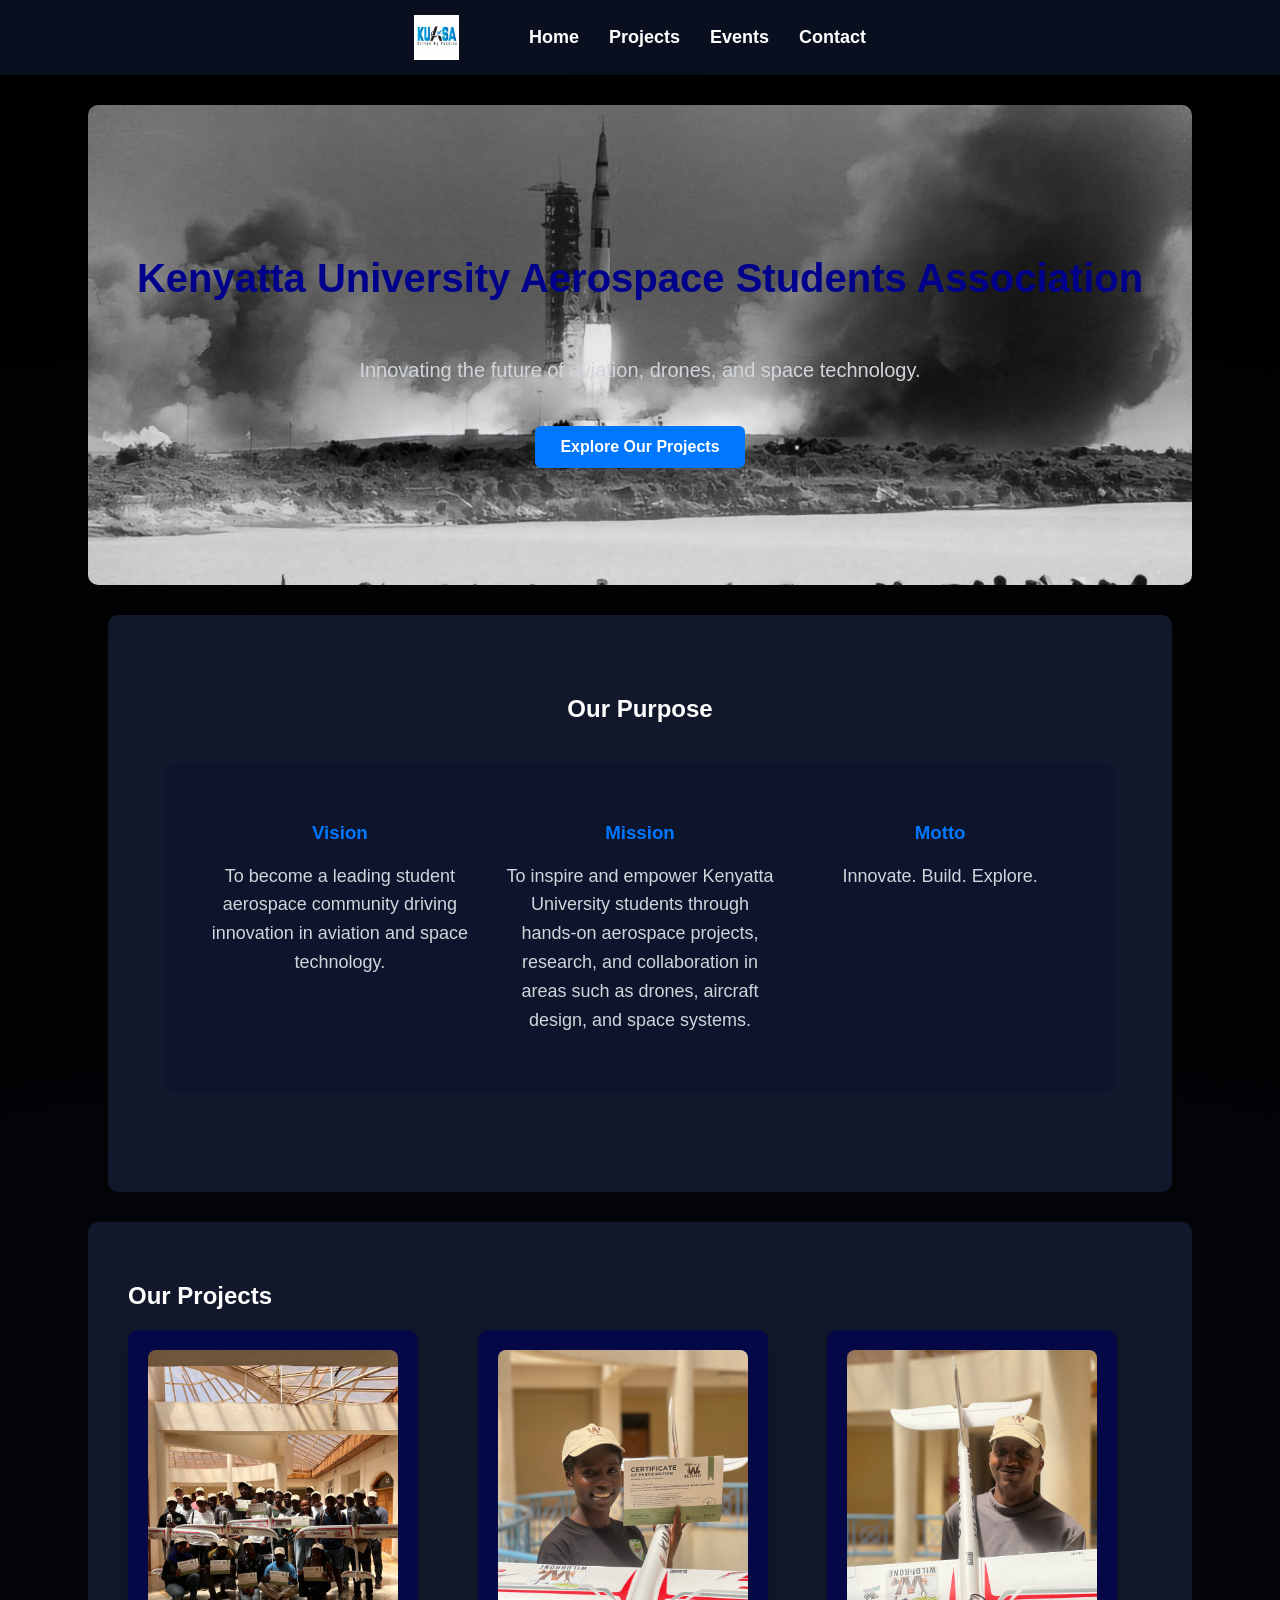
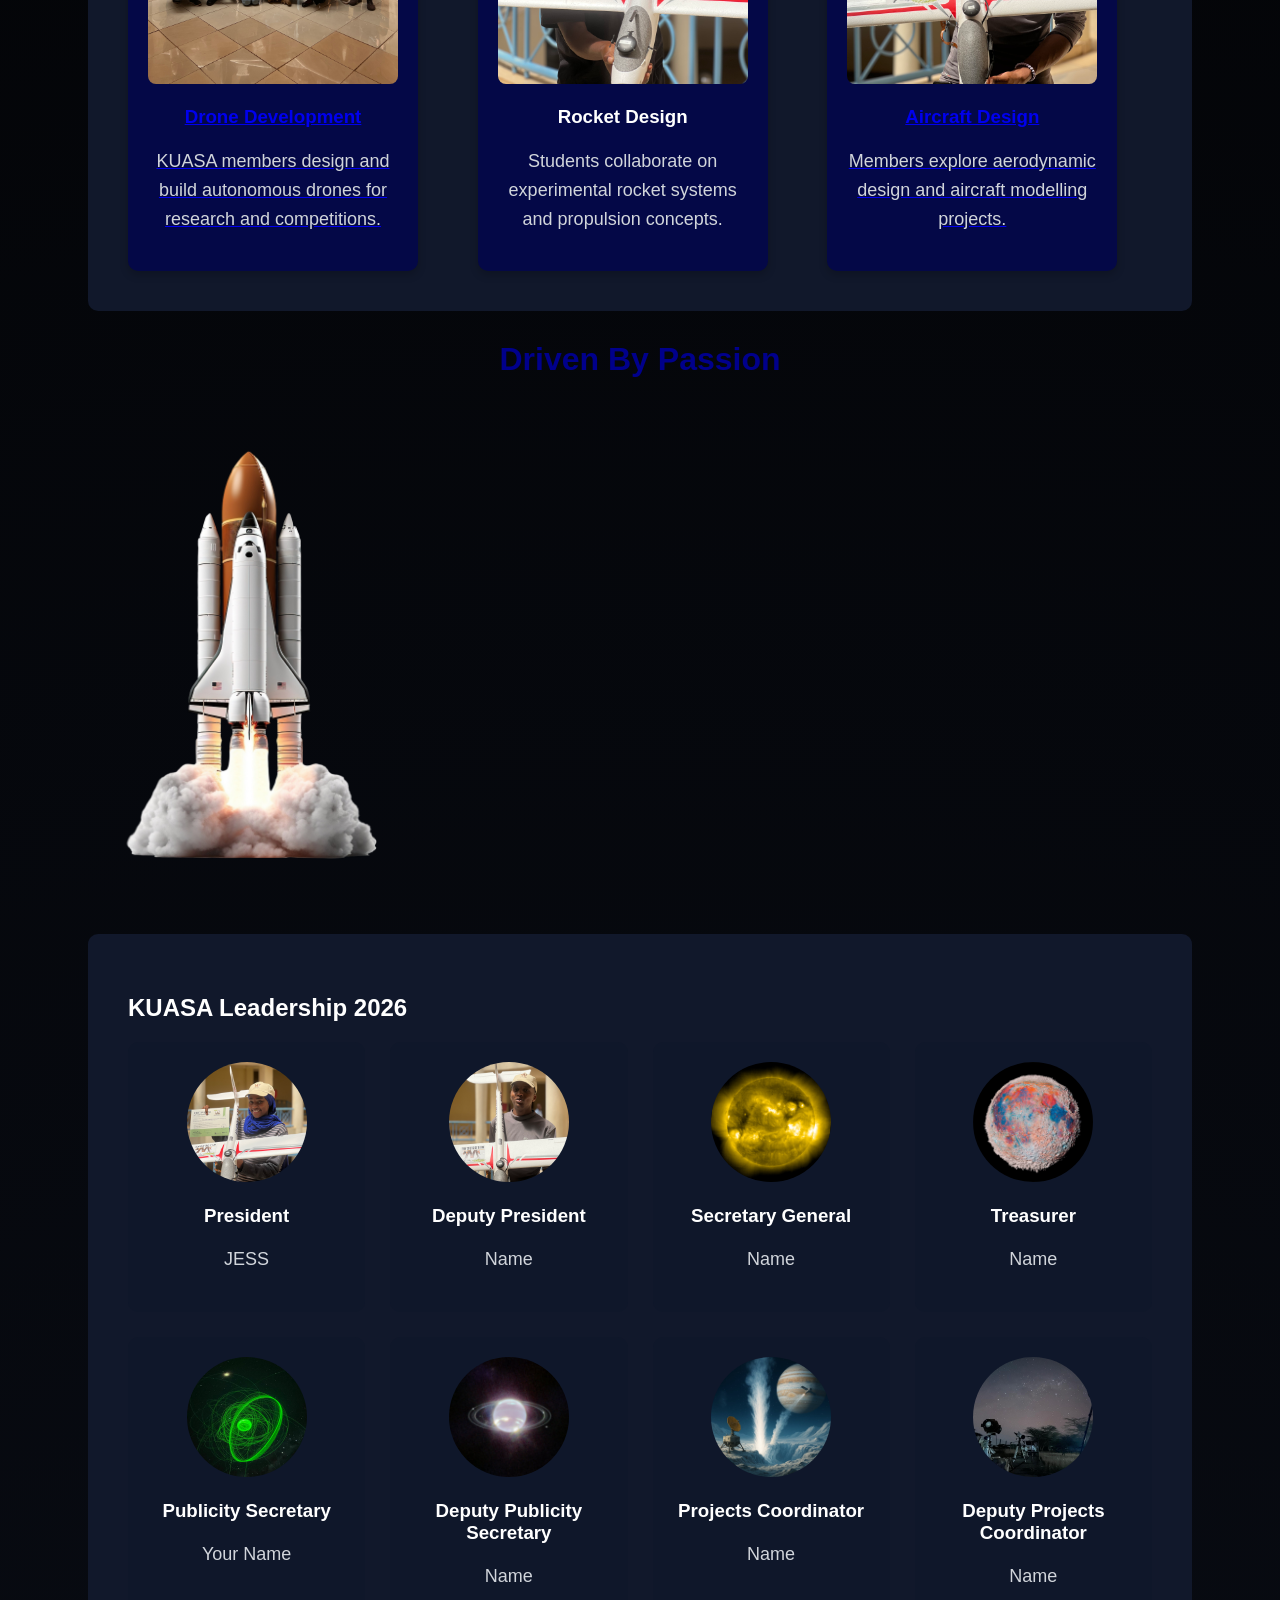
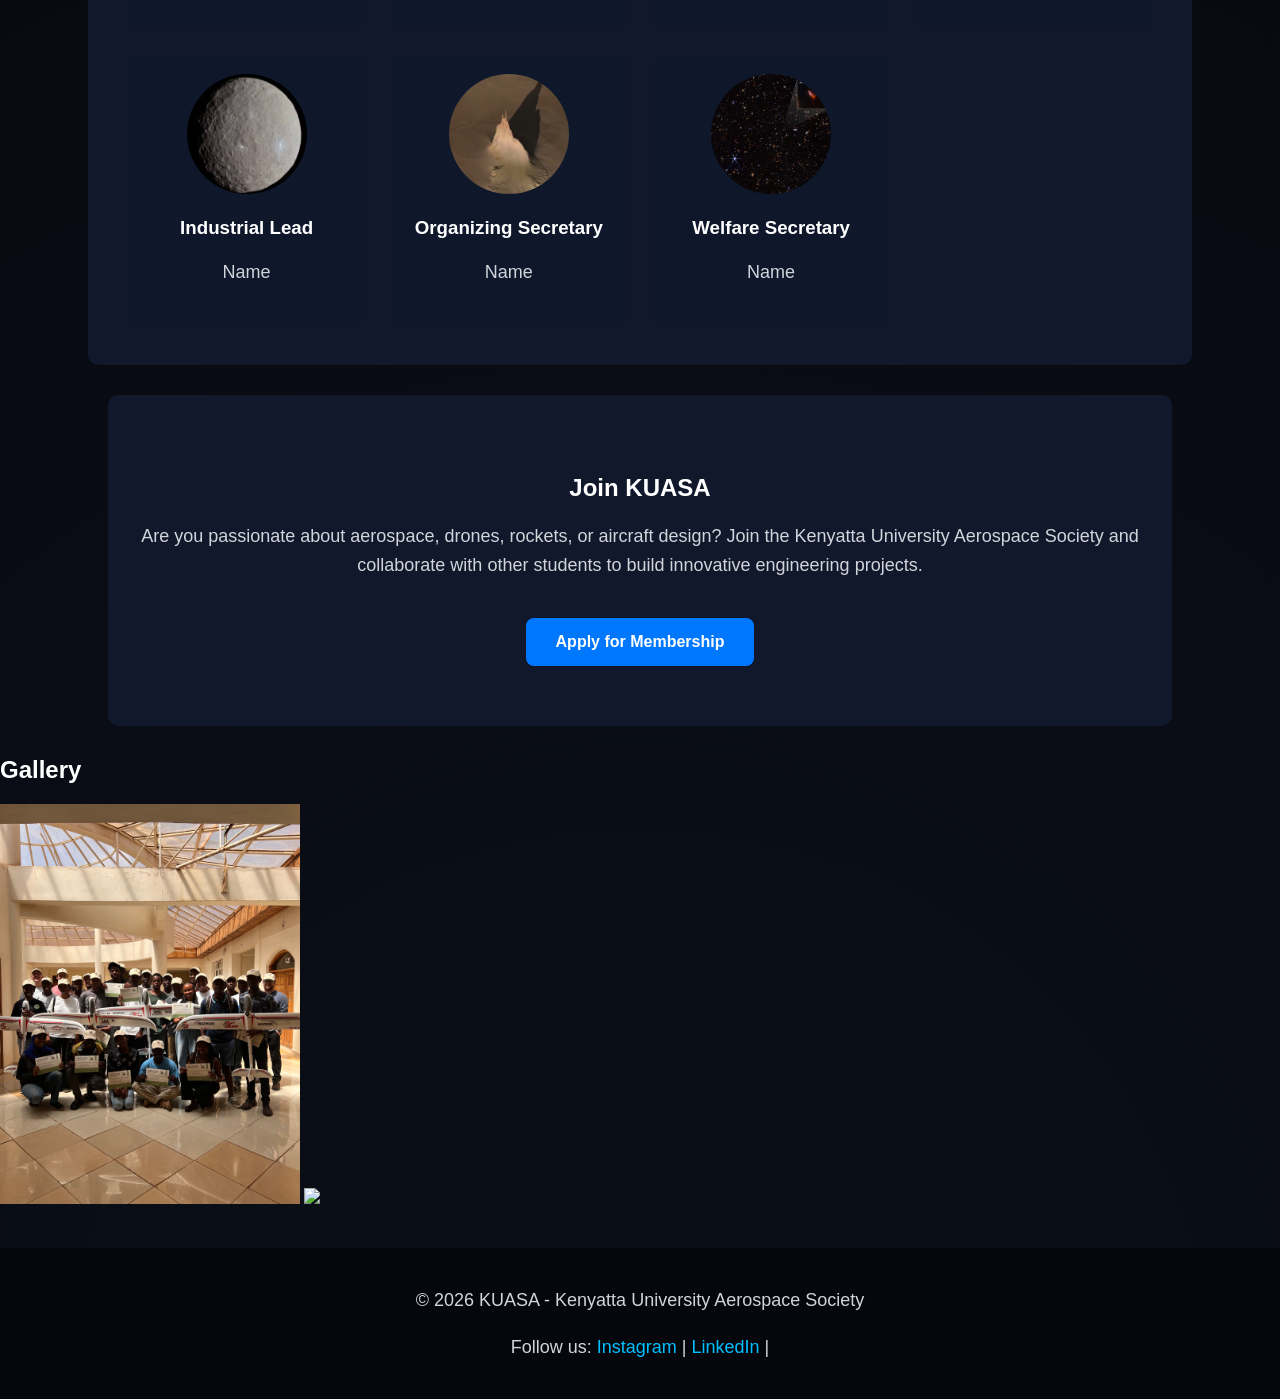
==== commit e7bcd334: "Update index.html" ====
--- a/index.html
+++ b/index.html
@@ -28,17 +28,42 @@
 <a href="projects.html" class="hero-button">Explore Our Projects</a>
 <img src="images/rocket.png" class="rocket">
 
-<h2>Our Mission</h2>
+
+</section>
+
+<section class="purpose-section">
+
+<h2>Our Purpose</h2>
+
+<div class="purpose-card">
+
+<div class="purpose-column">
+<h3>Vision</h3>
 <p>
-The Kenyatta University Aerospace Society (KUASA) brings together students 
-passionate about aerospace engineering, aviation, and space technology. 
-Our mission is to promote innovation, hands-on engineering projects, 
-research, and collaboration in areas such as aircraft design, drone 
-technology, and rocketry.
+To become a leading student aerospace community driving innovation
+in aviation and space technology.
 </p>
-</section>
-
-
+</div>
+
+<div class="purpose-column">
+<h3>Mission</h3>
+<p>
+To inspire and empower Kenyatta University students through hands-on
+aerospace projects, research, and collaboration in areas such as
+drones, aircraft design, and space systems.
+</p>
+</div>
+
+<div class="purpose-column">
+<h3>Motto</h3>
+<p>
+Innovate. Build. Explore.
+</p>
+</div>
+
+</div>
+
+</section>
 
 <section>
     <h2>Our Projects</h2>
@@ -68,25 +93,9 @@
 </section>
 
 
-<h2>Projects</h2>
-
-<ul>
-<li>Autonomous Drone Project</li>
-<li>Model Rocketry Project</li>
-<li>CubeSat Research Initiative</li>
-</ul>
-
-<h2>Events</h2>
-
-<ul>
-<li>KUASA Industry Visit</li>
-<li>Artemis Launch Watch Party</li>
-<li>Aviation Guest Lecture Series</li>
-</ul>
-
-<h1>Kenyatta University Aerospace Students Association</h1>
-<img src="images/aerospace.jpg" width="500">
-<p>Welcome to the official KUASA website.</p>
+<h1>Driven By Passion</h1>
+<img src="images/rocket.png" width="500">
+
 <section>
 <h2>KUASA Leadership 2026</h2>
 
--- a/style.css
+++ b/style.css
@@ -318,3 +318,39 @@
     top:0;
     z-index:1000;
 }
+
+.purpose-section{
+text-align:center;
+padding:60px 20px;
+}
+
+.purpose-card{
+display:flex;
+justify-content:space-between;
+background:#0c152b;
+color:#0a1125;
+border-radius:12px;
+padding:40px;
+margin:40px auto;
+width:85%;
+gap:30px;
+}
+
+.purpose-column{
+flex:1;
+}
+
+.purpose-column h3{
+color:#0077ff;
+margin-bottom:10px;
+}
+
+@media (max-width:768px){
+
+.purpose-card{
+flex-direction:column;
+text-align:center;
+}
+
+}
+
